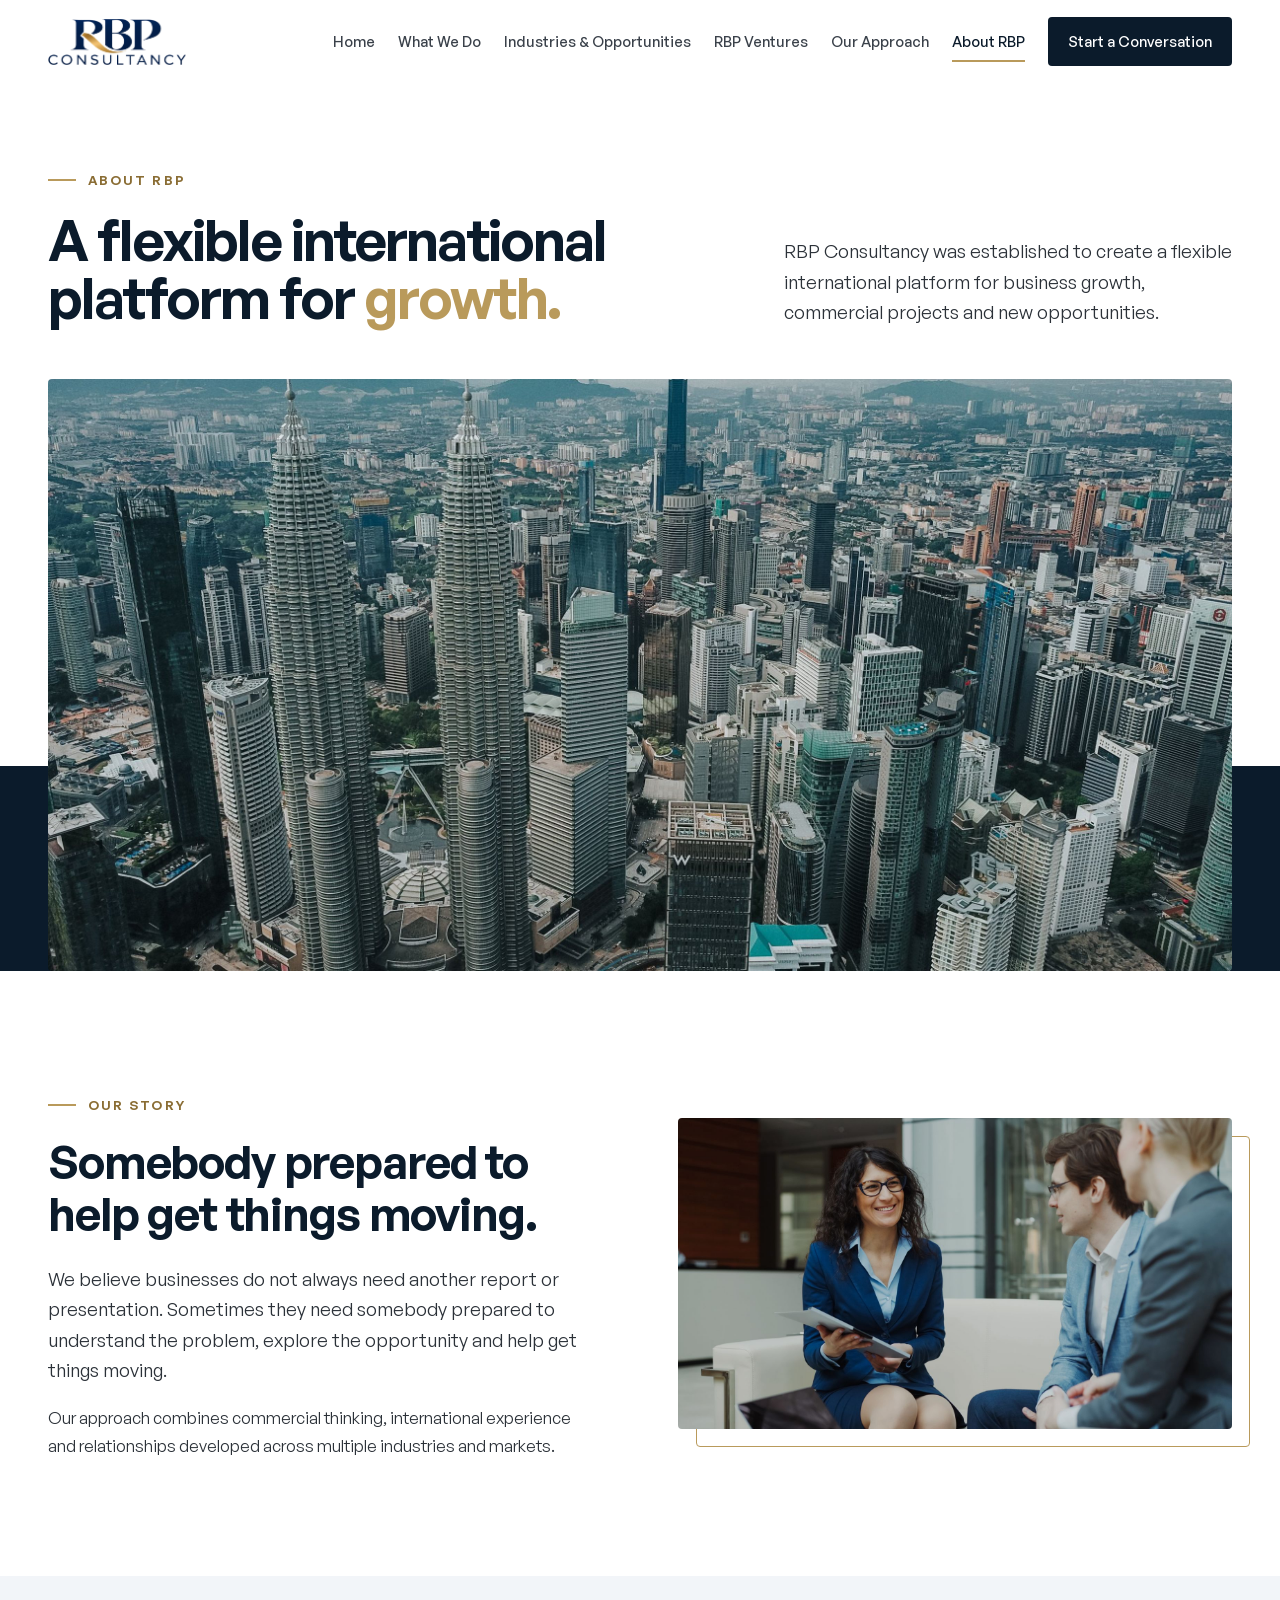
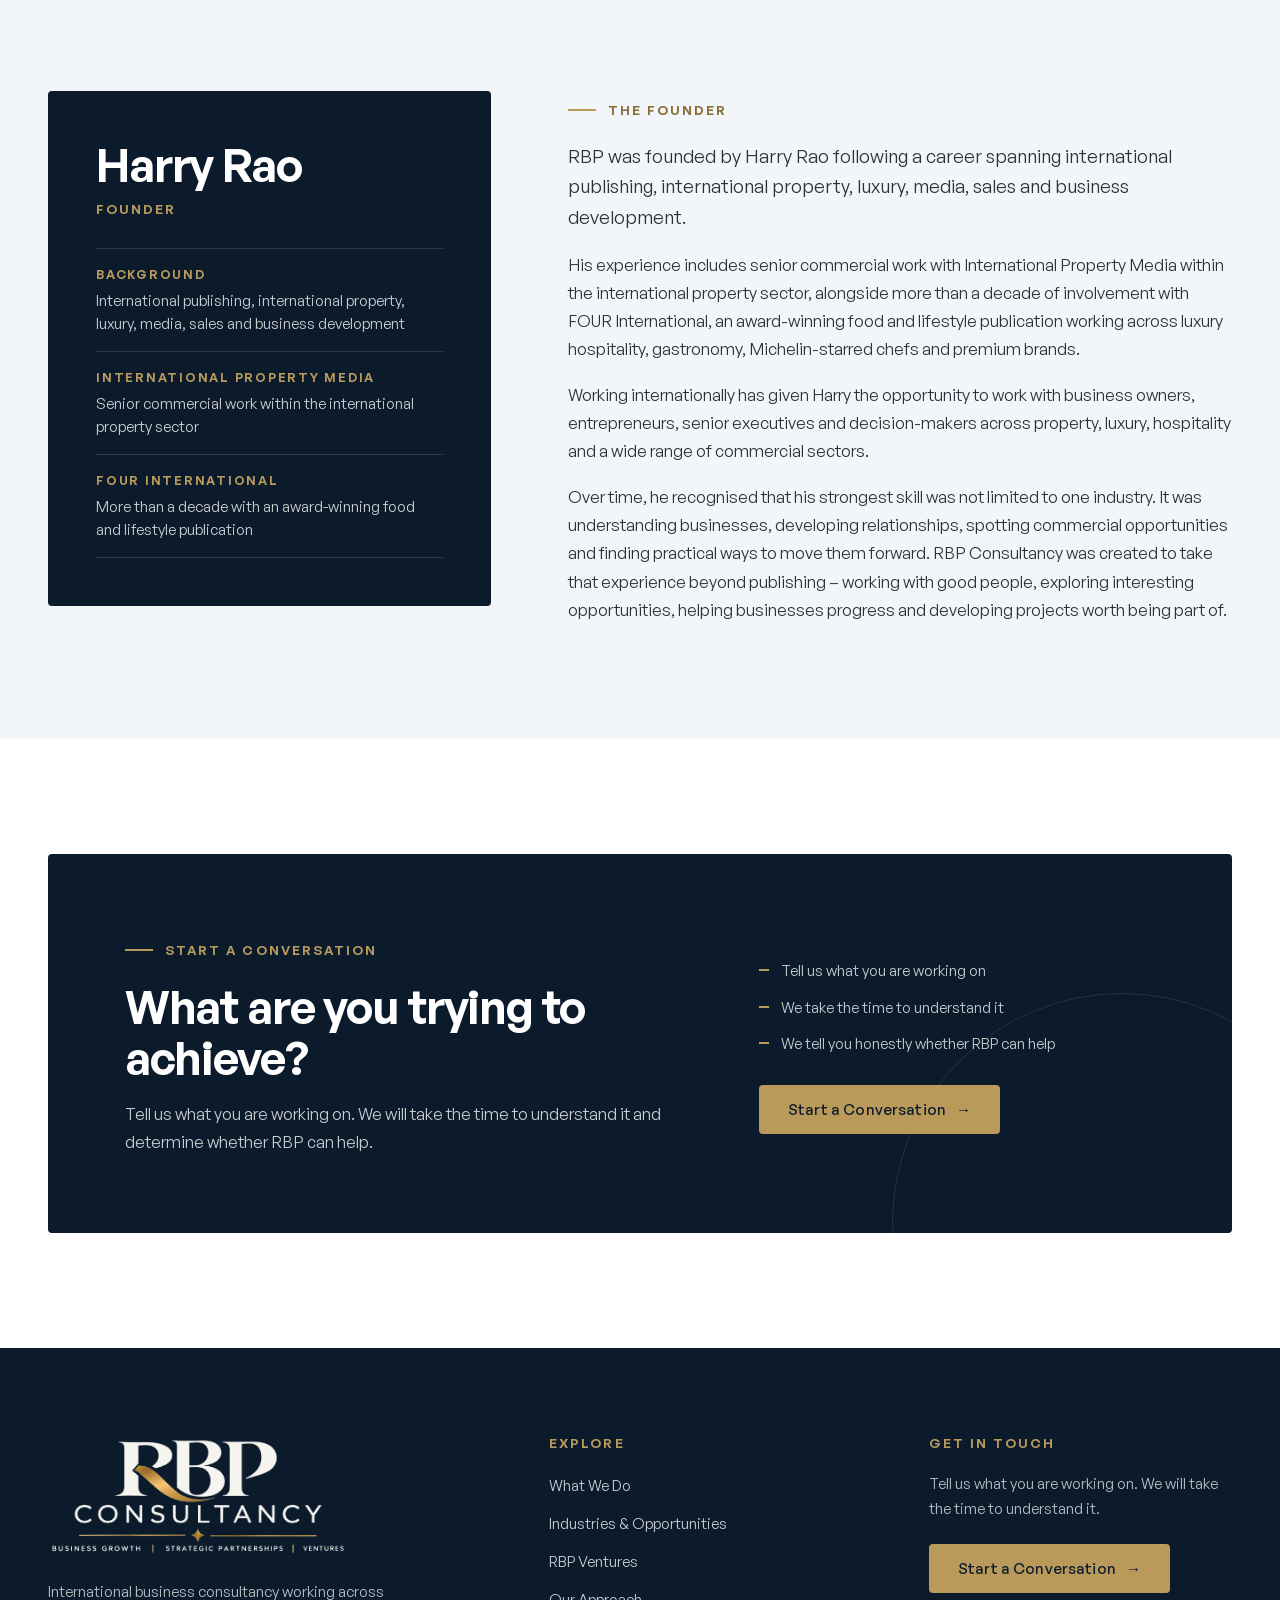
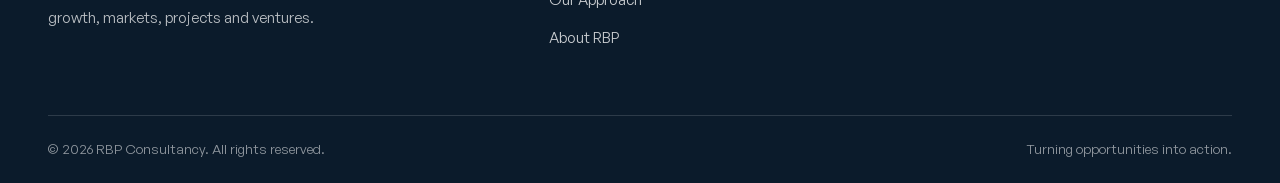
==== about.html @ 21ae72b8 "Add RBP Consultancy website Static seven-page site (Home, What We Do, Industries & Opportunities, RB" ====
<!DOCTYPE html>
<html lang="en">
<head>
  <meta charset="utf-8">
  <meta name="viewport" content="width=device-width, initial-scale=1">

  <!-- Basic SEO: page title and meta description -->
  <title>About RBP | Founded by Harry Rao | RBP Consultancy</title>
  <meta name="description" content="RBP Consultancy is an international platform for business growth, commercial projects and new opportunities, founded by Harry Rao.">

  <link rel="icon" type="image/png" href="images/favicon.png">
  <link rel="preload" href="fonts/GeneralSans-600.woff2" as="font" type="font/woff2" crossorigin>
  <link rel="stylesheet" href="css/style.css">

  <!-- Reveal animations only apply when JavaScript is available -->
  <script>document.documentElement.classList.add("js");</script>
</head>
<body>
  <a class="skip-link" href="#main">Skip to main content</a>

  <!-- Site header and primary navigation -->
  <header class="site-header" id="siteHeader">
    <div class="container header__inner">
      <a class="brand" href="index.html" aria-label="RBP Consultancy - home">
        <img src="images/logo-color-header.png" alt="RBP Consultancy logo" width="1118" height="374">
      </a>
      <button class="nav-toggle" type="button" aria-expanded="false" aria-controls="primaryNav">
        <span class="sr-only">Open menu</span><span class="nav-toggle__bars" aria-hidden="true"></span>
      </button>
      <nav class="nav" id="primaryNav" aria-label="Primary">
        <ul>
          <li><a href="index.html">Home</a></li>
          <li><a href="what-we-do.html">What We Do</a></li>
          <li><a href="industries.html">Industries &amp; Opportunities</a></li>
          <li><a href="ventures.html">RBP Ventures</a></li>
          <li><a href="our-approach.html">Our Approach</a></li>
          <li><a href="about.html" aria-current="page">About RBP</a></li>
          <li><a href="contact.html" class="nav__cta">Start a Conversation</a></li>
        </ul>
      </nav>
    </div>
  </header>

  <main id="main">
    <!-- Page hero -->
    <section class="page-hero">
      <div class="container">
        <div class="page-hero__top">
          <div class="reveal">
            <span class="eyebrow">About RBP</span>
            <h1><span class="line">A flexible international</span> <span class="line">platform for <span class="accent">growth.</span></span></h1>
          </div>
          <p class="lead reveal" data-delay="1">RBP Consultancy was established to create a flexible international platform for business growth, commercial projects and new opportunities.</p>
        </div>
        <div class="page-hero__banner reveal">
          <img src="images/banner-about.jpg" alt="Aerial view of an international financial district with glass towers" width="2400" height="1200" fetchpriority="high" decoding="async">
        </div>
      </div>
    </section>

    <!-- About introduction -->
    <section class="section">
      <div class="container split">
        <div class="reveal">
          <span class="eyebrow">Our story</span>
          <h2>Somebody prepared to help get things moving.</h2>
          <div class="prose" style="margin-top:24px">
            <p class="lead">We believe businesses do not always need another report or presentation. Sometimes they need somebody prepared to understand the problem, explore the opportunity and help get things moving.</p>
            <p>Our approach combines commercial thinking, international experience and relationships developed across multiple industries and markets.</p>
          </div>
        </div>
        <div class="media media--frame reveal" data-delay="1">
          <img src="images/about-meeting-lounge.jpg" alt="Business owners in conversation in a modern office lounge" width="1600" height="900" loading="lazy" decoding="async">
        </div>
      </div>
    </section>

    <!-- Founder -->
    <section class="section section--soft">
      <div class="container split split--top" style="grid-template-columns:0.8fr 1.2fr">
        <div class="founder-card reveal">
          <h2>Harry Rao</h2>
          <span class="founder-card__role">Founder</span>
          <ul>
            <li><strong>Background</strong>International publishing, international property, luxury, media, sales and business development</li>
            <li><strong>International Property Media</strong>Senior commercial work within the international property sector</li>
            <li><strong>FOUR International</strong>More than a decade with an award-winning food and lifestyle publication</li>
          </ul>
        </div>
        <div class="prose reveal" data-delay="1">
          <span class="eyebrow">The founder</span>
          <p class="lead">RBP was founded by Harry Rao following a career spanning international publishing, international property, luxury, media, sales and business development.</p>
          <p>His experience includes senior commercial work with International Property Media within the international property sector, alongside more than a decade of involvement with FOUR International, an award-winning food and lifestyle publication working across luxury hospitality, gastronomy, Michelin-starred chefs and premium brands.</p>
          <p>Working internationally has given Harry the opportunity to work with business owners, entrepreneurs, senior executives and decision-makers across property, luxury, hospitality and a wide range of commercial sectors.</p>
          <p>Over time, he recognised that his strongest skill was not limited to one industry. It was understanding businesses, developing relationships, spotting commercial opportunities and finding practical ways to move them forward. RBP Consultancy was created to take that experience beyond publishing &ndash; working with good people, exploring interesting opportunities, helping businesses progress and developing projects worth being part of.</p>
        </div>
      </div>
    </section>

    <!-- Call to action -->
    <section class="section">
      <div class="container">
        <div class="cta-band reveal">
          <div>
            <span class="eyebrow">Start a Conversation</span>
            <h2>What are you trying to achieve?</h2>
            <p>Tell us what you are working on. We will take the time to understand it and determine whether RBP can help.</p>
          </div>
          <div class="cta-band__actions">
            <ul class="cta-band__steps">
              <li>Tell us what you are working on</li>
              <li>We take the time to understand it</li>
              <li>We tell you honestly whether RBP can help</li>
            </ul>
            <a class="btn btn--gold" href="contact.html">Start a Conversation <span class="btn__arrow" aria-hidden="true">&rarr;</span></a>
          </div>
        </div>
      </div>
    </section>

  </main>

  <!-- Site footer -->
  <footer class="site-footer">
    <div class="container">
      <div class="footer__grid">
        <div>
          <a class="footer__logo" href="index.html" aria-label="RBP Consultancy - home">
            <img src="images/logo-light.png" alt="RBP Consultancy - Business Growth, Strategic Partnerships, Ventures" width="1352" height="545" loading="lazy">
          </a>
          <p class="footer__about">International business consultancy working across growth, markets, projects and ventures.</p>
        </div>
        <div>
          <h2 class="footer__title">Explore</h2>
          <ul class="footer__links">
            <li><a href="what-we-do.html">What We Do</a></li>
            <li><a href="industries.html">Industries &amp; Opportunities</a></li>
            <li><a href="ventures.html">RBP Ventures</a></li>
            <li><a href="our-approach.html">Our Approach</a></li>
            <li><a href="about.html">About RBP</a></li>
          </ul>
        </div>
        <div>
          <h2 class="footer__title">Get in touch</h2>
          <p class="footer__about" style="margin-top:0">Tell us what you are working on. We will take the time to understand it.</p>
          <a class="btn btn--gold" href="contact.html" style="margin-top:22px">Start a Conversation <span class="btn__arrow" aria-hidden="true">&rarr;</span></a>
        </div>
      </div>
      <div class="footer__bar">
        <span>&copy; <span id="year">2026</span> RBP Consultancy. All rights reserved.</span>
        <span>Turning opportunities into action.</span>
      </div>
    </div>
  </footer>

  <script src="js/main.js"></script>
</body>
</html>
---- css/style.css ----
/* ==========================================================================
   RBP Consultancy — main stylesheet (light theme)
   Brand colours:
     Deep navy  #0B1B2B  -> headings, primary buttons, footer
     Muted gold #B99A5B  -> used sparingly: lines, accents, highlights
     Charcoal   #171717  -> body copy
     White      #FFFFFF  -> main background
   Font: General Sans (self-hosted in /fonts)
   ========================================================================== */

/* ---------- Font ---------- */
@font-face { font-family: "General Sans"; src: url("../fonts/GeneralSans-400.woff2") format("woff2"); font-weight: 400; font-style: normal; font-display: swap; }
@font-face { font-family: "General Sans"; src: url("../fonts/GeneralSans-500.woff2") format("woff2"); font-weight: 500; font-style: normal; font-display: swap; }
@font-face { font-family: "General Sans"; src: url("../fonts/GeneralSans-600.woff2") format("woff2"); font-weight: 600; font-style: normal; font-display: swap; }
@font-face { font-family: "General Sans"; src: url("../fonts/GeneralSans-700.woff2") format("woff2"); font-weight: 700; font-style: normal; font-display: swap; }

/* ---------- Design tokens ---------- */
:root {
  --navy: #0B1B2B;
  --navy-2: #13283D;
  --gold: #B99A5B;
  --gold-text: #8A6D34;        /* darker gold for small text on white (readable contrast) */
  --gold-soft: rgba(185, 154, 91, 0.12);
  --charcoal: #171717;
  --white: #FFFFFF;
  --soft: #F2F5F9;             /* light cool tint (from the navy) for alternating sections */
  --muted: #5B6470;
  --line: #E4E6EA;
  --line-dark: rgba(255, 255, 255, 0.14);

  --font: "General Sans", "Helvetica Neue", Arial, sans-serif;
  --container: 1240px;
  --gutter: clamp(20px, 5vw, 48px);
  --header-h: 84px;
  --radius: 4px;
  --shadow: 0 24px 60px -30px rgba(11, 27, 43, 0.28);
  --ease: cubic-bezier(0.22, 0.61, 0.36, 1);
}

/* ---------- Reset / base ---------- */
*, *::before, *::after { box-sizing: border-box; }
html { scroll-behavior: smooth; -webkit-text-size-adjust: 100%; }
body {
  margin: 0; font-family: var(--font); font-size: 16.5px; line-height: 1.7; font-weight: 400;
  color: var(--charcoal); background: var(--white);
  -webkit-font-smoothing: antialiased; text-rendering: optimizeLegibility;
}
img { display: block; max-width: 100%; height: auto; }
a { color: inherit; text-decoration: none; }
ul, ol { margin: 0; padding: 0; list-style: none; }
h1, h2, h3, h4, p { margin: 0; }
:focus-visible { outline: 2px solid var(--gold); outline-offset: 3px; }

.sr-only { position: absolute; width: 1px; height: 1px; padding: 0; margin: -1px; overflow: hidden; clip: rect(0, 0, 0, 0); white-space: nowrap; border: 0; }
.skip-link { position: absolute; left: 16px; top: -60px; z-index: 300; background: var(--navy); color: #fff; padding: 10px 18px; font-size: 14px; font-weight: 500; transition: top 0.2s var(--ease); }
.skip-link:focus { top: 16px; }

.container { width: 100%; max-width: calc(var(--container) + var(--gutter) * 2); margin-inline: auto; padding-inline: var(--gutter); }

/* ---------- Typography ---------- */
h1, h2, h3, h4 { font-weight: 600; color: var(--navy); letter-spacing: -0.025em; }
h1 { font-size: clamp(40px, 5.6vw, 76px); line-height: 1.04; letter-spacing: -0.035em; }
h2 { font-size: clamp(30px, 3.6vw, 48px); line-height: 1.12; }
h3 { font-size: clamp(20px, 1.7vw, 24px); line-height: 1.3; letter-spacing: -0.015em; }
.accent { color: var(--gold); }
.lead { font-size: clamp(17px, 1.45vw, 19.5px); line-height: 1.65; color: #2B3138; }
.muted { color: var(--muted); }

.eyebrow {
  display: inline-flex; align-items: center; gap: 12px; margin-bottom: 20px;
  font-size: 13px; font-weight: 600; letter-spacing: 0.16em; text-transform: uppercase; color: var(--gold-text);
}
.eyebrow::before { content: ""; width: 28px; height: 2px; background: var(--gold); }

.prose p + p { margin-top: 1.1em; }
.prose p { color: #2B3138; }

/* ---------- Sections ---------- */
.section { padding-block: clamp(72px, 9vw, 128px); }
.section--soft { background: var(--soft); }
.section--navy { background: var(--navy); color: #fff; }
.section--navy h2, .section--navy h3 { color: #fff; }
.section--navy p { color: rgba(255, 255, 255, 0.78); }
.section--navy .eyebrow { color: var(--gold); }
.section__head { max-width: 720px; margin-bottom: clamp(40px, 5vw, 64px); }
.section__head p { margin-top: 18px; }
.section__head--row { max-width: none; display: flex; justify-content: space-between; align-items: flex-end; gap: 32px; flex-wrap: wrap; }
.section__head--row > div { max-width: 680px; }

/* ---------- Buttons ---------- */
.btn {
  display: inline-flex; align-items: center; justify-content: center; gap: 10px;
  padding: 16px 28px; border: 1.5px solid transparent; border-radius: var(--radius);
  font-family: var(--font); font-size: 15px; font-weight: 500; letter-spacing: 0.01em; line-height: 1; white-space: nowrap;
  cursor: pointer; transition: background 0.25s var(--ease), color 0.25s var(--ease), border-color 0.25s var(--ease);
}
.btn--primary { background: var(--navy); color: #fff; }
.btn--primary:hover { background: var(--navy-2); }
.btn--gold { background: var(--gold); color: var(--navy); }
.btn--gold:hover { background: #C6A96E; }
.btn--ghost { background: transparent; color: var(--navy); border-color: rgba(11, 27, 43, 0.25); }
.btn--ghost:hover { border-color: var(--navy); }
.btn__arrow { transition: transform 0.25s var(--ease); }
.btn:hover .btn__arrow { transform: translateX(4px); }

.link-arrow { display: inline-flex; align-items: center; gap: 8px; font-size: 15px; font-weight: 500; color: var(--navy); border-bottom: 1.5px solid var(--gold); padding-bottom: 4px; }
.link-arrow:hover { color: var(--gold-text); }
.section--navy .link-arrow { color: #fff; }

/* ---------- Header ---------- */
.site-header {
  position: sticky; top: 0; z-index: 200; height: var(--header-h); background: rgba(255, 255, 255, 0.96);
  -webkit-backdrop-filter: blur(10px); backdrop-filter: blur(10px);
  border-bottom: 1px solid transparent; transition: border-color 0.3s var(--ease), box-shadow 0.3s var(--ease);
}
.site-header.is-scrolled { border-bottom-color: var(--line); box-shadow: 0 8px 24px -18px rgba(11, 27, 43, 0.25); }
.header__inner { height: 100%; display: flex; align-items: center; justify-content: space-between; gap: 28px; }
.brand { flex: none; position: relative; z-index: 260; }
.brand img { height: 46px; width: auto; }

.nav ul { display: flex; align-items: center; gap: clamp(14px, 1.8vw, 28px); }
.nav a { position: relative; display: block; padding: 8px 0; font-size: 14.5px; font-weight: 500; color: #3A414A; white-space: nowrap; transition: color 0.2s; }
.nav a::after { content: ""; position: absolute; left: 0; right: 0; bottom: 0; height: 2px; background: var(--gold); transform: scaleX(0); transform-origin: left; transition: transform 0.3s var(--ease); }
.nav a:hover, .nav a[aria-current="page"] { color: var(--navy); }
.nav a:hover::after, .nav a[aria-current="page"]::after { transform: scaleX(1); }
.nav .nav__cta { padding: 12px 20px; background: var(--navy); color: #fff; border-radius: var(--radius); }
.nav .nav__cta::after { display: none; }
.nav .nav__cta:hover, .nav .nav__cta[aria-current="page"] { background: var(--gold); color: var(--navy); }

.nav-toggle { display: none; position: relative; z-index: 260; width: 46px; height: 46px; background: none; border: 1px solid var(--line); border-radius: var(--radius); cursor: pointer; padding: 0; }
.nav-toggle__bars, .nav-toggle__bars::before, .nav-toggle__bars::after { content: ""; position: absolute; left: 12px; right: 12px; height: 2px; background: var(--navy); transition: transform 0.3s var(--ease), background 0.2s; }
.nav-toggle__bars { top: 22px; }
.nav-toggle__bars::before { left: 0; right: 0; top: -7px; }
.nav-toggle__bars::after { left: 0; right: 0; top: 7px; }
.nav-toggle[aria-expanded="true"] .nav-toggle__bars { background: transparent; }
.nav-toggle[aria-expanded="true"] .nav-toggle__bars::before { transform: translateY(7px) rotate(45deg); }
.nav-toggle[aria-expanded="true"] .nav-toggle__bars::after { transform: translateY(-7px) rotate(-45deg); }

@media (max-width: 1140px) {
  .nav-toggle { display: block; }
  .nav {
    position: fixed; inset: 0; z-index: 250; background: #fff; display: flex; align-items: flex-start;
    padding: calc(var(--header-h) + 24px) var(--gutter) 40px;
    opacity: 0; visibility: hidden; transform: translateY(-10px);
    transition: opacity 0.3s var(--ease), transform 0.3s var(--ease), visibility 0.3s;
  }
  .nav.is-open { opacity: 1; visibility: visible; transform: none; }
  .nav ul { flex-direction: column; align-items: stretch; gap: 0; width: 100%; }
  .nav li { border-bottom: 1px solid var(--line); }
  .nav a { font-size: 24px; font-weight: 500; letter-spacing: -0.02em; padding: 16px 0; color: var(--navy); }
  .nav a::after { display: none; }
  .nav a[aria-current="page"] { color: var(--gold-text); }
  .nav li:last-child { border: 0; margin-top: 24px; }
  .nav .nav__cta { text-align: center; font-size: 17px; padding: 18px; color: #fff; }
  .nav .nav__cta[aria-current="page"] { color: var(--navy); }
  body.nav-open { overflow: hidden; }
}

/* ---------- Home hero banner: deep navy with layered imagery ---------- */
.hero {
  position: relative; overflow: hidden; isolation: isolate; color: #fff;
  --hero-img-h: clamp(400px, calc(100svh - var(--header-h) - 150px), 600px); /* height of the tall photo */
  min-height: calc(100svh - var(--header-h)); display: flex; align-items: center;
  padding: clamp(40px, 5vh, 64px) 0;
  background:
    radial-gradient(900px 520px at 82% 18%, rgba(34, 66, 99, 0.85) 0%, rgba(34, 66, 99, 0) 70%),
    linear-gradient(160deg, #0E2236 0%, var(--navy) 55%, #081521 100%);
}
/* Vertical guide lines aligned to the content width */
.hero__lines {
  position: absolute; z-index: -1; top: 0; bottom: 0; left: 50%; transform: translateX(-50%);
  width: min(100% - var(--gutter) * 2, var(--container)); display: flex; justify-content: space-between; pointer-events: none;
}
.hero__lines span { width: 1px; height: 100%; background: rgba(255, 255, 255, 0.05); }
.hero__lines span:nth-child(3) { background: linear-gradient(180deg, rgba(185, 154, 91, 0) 0%, rgba(185, 154, 91, 0.35) 50%, rgba(185, 154, 91, 0) 100%); }
/* Soft gold arc echoing the swoosh in the logo */
.hero__arc {
  position: absolute; z-index: -1; right: -12vw; top: -22vw; width: 62vw; height: 62vw; border-radius: 50%;
  border: 1px solid rgba(185, 154, 91, 0.22); pointer-events: none;
}
.hero__arc::after { content: ""; position: absolute; inset: 7vw; border-radius: 50%; border: 1px solid rgba(185, 154, 91, 0.12); }

.hero__grid { width: 100%; display: grid; grid-template-columns: 1.05fr 0.95fr; gap: clamp(40px, 5vw, 72px); align-items: center; }
.hero__tagline {
  display: inline-flex; flex-wrap: wrap; align-items: center; gap: 10px 12px; margin-bottom: 28px; padding: 9px 18px;
  background: rgba(255, 255, 255, 0.06); border: 1px solid rgba(255, 255, 255, 0.16); border-radius: 100px;
  font-size: 12px; font-weight: 500; letter-spacing: 0.14em; text-transform: uppercase; color: #fff;
}
.hero__tagline i { width: 6px; height: 6px; background: var(--gold); transform: rotate(45deg); }
.hero h1 { color: #fff; font-size: clamp(36px, 4.2vw, 60px); }
.hero h1 .line { display: block; white-space: nowrap; }
.hero__text { margin-top: 24px; max-width: 540px; color: rgba(255, 255, 255, 0.78); }
.hero__actions { margin-top: 36px; display: flex; flex-wrap: wrap; gap: 14px; }
.hero__facts { margin-top: 48px; max-width: 560px; display: grid; grid-template-columns: repeat(3, 1fr); border-top: 1px solid rgba(255, 255, 255, 0.14); }
.hero__facts li { padding: 18px 14px 0 0; }
.hero__facts li + li { padding-left: 18px; border-left: 1px solid rgba(255, 255, 255, 0.1); }
.hero__facts strong { display: block; font-size: 15px; font-weight: 600; color: #fff; }
.hero__facts span { display: block; margin-top: 2px; font-size: 13.5px; line-height: 1.45; color: rgba(255, 255, 255, 0.62); }

/* Layered imagery: tall vertical photo + overlapping horizontal photo + founder card */
.hero__visual { position: relative; height: calc(var(--hero-img-h) + 44px); }
.hero__img-main { position: absolute; top: 18px; right: 18px; isolation: isolate; }
.hero__img-main img { height: var(--hero-img-h); width: auto; aspect-ratio: 2 / 3; border-radius: var(--radius); box-shadow: 0 40px 80px -40px rgba(0, 0, 0, 0.7); }
.hero__img-main::after { content: ""; position: absolute; z-index: -1; inset: -18px -18px 18px 18px; border: 1px solid rgba(185, 154, 91, 0.7); border-radius: var(--radius); }
.hero__img-inset { position: absolute; z-index: 1; left: 0; bottom: 0; width: calc(var(--hero-img-h) * 0.62); }
.hero__img-inset img { width: 100%; height: auto; aspect-ratio: 3 / 2; border-radius: var(--radius); border: 6px solid var(--navy); box-shadow: 0 30px 60px -30px rgba(0, 0, 0, 0.8); }
.hero__badge {
  position: absolute; z-index: 2; left: 0; top: 10%; max-width: 250px; padding: 18px 20px;
  background: #fff; border-radius: var(--radius); box-shadow: 0 24px 50px -24px rgba(0, 0, 0, 0.6); border-left: 3px solid var(--gold);
}
.hero__badge strong { display: block; font-size: 15px; font-weight: 600; color: var(--navy); line-height: 1.35; }
.hero__badge span { display: block; margin-top: 6px; font-size: 13.5px; line-height: 1.5; color: var(--muted); }

.btn--ghost-light { background: transparent; color: #fff; border-color: rgba(255, 255, 255, 0.35); }
.btn--ghost-light:hover { border-color: var(--gold); color: var(--gold); }

/* ---------- Services panel overlapping the banner ---------- */
.hero-services { position: relative; z-index: 2; padding-top: clamp(40px, 5vw, 64px); }
.hero-services__card {
  background: #fff; border-radius: var(--radius); box-shadow: 0 30px 70px -40px rgba(11, 27, 43, 0.45);
  border-top: 3px solid var(--gold); padding: clamp(24px, 3vw, 36px);
}
.hero-services__head { display: flex; justify-content: space-between; align-items: center; gap: 16px; flex-wrap: wrap; margin-bottom: 22px; }
.hero-services__head h2 { font-size: clamp(20px, 1.8vw, 24px); }
.hero-services__grid {
  display: grid; grid-template-columns: repeat(4, 1fr); gap: 1px;
  background: var(--line); border: 1px solid var(--line); border-radius: var(--radius); overflow: hidden;
}
.hero-services__item {
  height: 100%; display: flex; flex-direction: column; gap: 10px; padding: 22px 22px 24px; background: #fff;
  position: relative; transition: background 0.25s var(--ease);
}
.hero-services__item::after { content: ""; position: absolute; left: 0; top: 0; height: 2px; width: 0; background: var(--gold); transition: width 0.35s var(--ease); }
.hero-services__item:hover { background: var(--soft); }
.hero-services__item:hover::after { width: 100%; }
.hero-services__num { font-size: 13px; font-weight: 600; letter-spacing: 0.1em; color: var(--gold-text); }
.hero-services__name { font-size: 16.5px; font-weight: 400; line-height: 1.35; letter-spacing: -0.01em; color: var(--navy); }
.hero-services__item--cta { background: var(--navy); }
.hero-services__item--cta:hover { background: var(--navy-2); }
.hero-services__item--cta .hero-services__num { color: var(--gold); font-size: 18px; }
.hero-services__item--cta .hero-services__name { color: #fff; }

/* ---------- Inner page hero: two-line title first, wide 2:1 image below ---------- */
.page-hero { position: relative; padding-top: clamp(48px, 6vw, 88px); background: #fff; }
.page-hero::before { /* navy band behind the lower half of the banner image */
  content: ""; position: absolute; z-index: 0; left: 0; right: 0; bottom: 0; height: clamp(120px, 16vw, 240px); background: var(--navy);
}
.page-hero > .container { position: relative; z-index: 1; }
.page-hero__top { display: grid; grid-template-columns: 1.2fr 0.8fr; gap: clamp(28px, 5vw, 80px); align-items: end; padding-bottom: clamp(32px, 4vw, 52px); }
.page-hero h1 { font-size: clamp(34px, 4.4vw, 62px); }
.page-hero h1 .line { display: block; }
@media (min-width: 961px) { .page-hero h1 .line { white-space: nowrap; } }
.page-hero .lead { max-width: 460px; }
.page-hero__banner img { width: 100%; height: auto; border-radius: var(--radius); } /* 2:1 image shown whole */
.contact-hero::before { display: none; }
.contact-hero .contact-grid { grid-template-columns: 1fr 1fr; }
.contact-hero h1 { font-size: clamp(32px, 3.9vw, 54px); }

/* ---------- Generic split + media ---------- */
.split { display: grid; grid-template-columns: 1fr 1fr; gap: clamp(40px, 6vw, 96px); align-items: center; }
.split--top { align-items: start; }
.split--reverse > :first-child { order: 2; }
.media img { width: 100%; height: auto; border-radius: var(--radius); } /* natural proportions, no cropping */
.media--tall img { aspect-ratio: 4 / 5; object-fit: cover; }
.media--frame { position: relative; isolation: isolate; }
.media--frame::after { content: ""; position: absolute; z-index: -1; inset: 18px -18px -18px 18px; border: 1.5px solid var(--gold); border-radius: var(--radius); }

/* ---------- RBP at a glance (who, what, where, how) ---------- */
.glance__grid { display: grid; grid-template-columns: 0.85fr 1.15fr; gap: clamp(40px, 6vw, 88px); align-items: start; }
.glance__intro { position: sticky; top: 120px; }
.glance__intro .lead { margin-top: 22px; }
.glance__statement { margin-top: 30px; padding-top: 24px; border-top: 1px solid var(--line); font-size: 20px; font-weight: 600; letter-spacing: -0.015em; color: var(--navy); }
.glance__cards { display: grid; grid-template-columns: 1fr 1fr; gap: 20px; }
.glance-card {
  position: relative; overflow: hidden; padding: 30px 28px 32px; background: var(--soft); border: 1px solid var(--line); border-radius: var(--radius);
  transition: background 0.3s var(--ease), box-shadow 0.3s var(--ease), transform 0.3s var(--ease), border-color 0.3s var(--ease);
}
.glance-card::after { content: ""; position: absolute; left: 0; top: 0; height: 3px; width: 0; background: var(--gold); transition: width 0.4s var(--ease); }
.glance-card:hover { background: #fff; box-shadow: var(--shadow); transform: translateY(-4px); border-color: transparent; }
.glance-card:hover::after { width: 100%; }
.glance-card__icon { width: 54px; height: 54px; display: grid; place-items: center; margin-bottom: 26px; background: #fff; border: 1px solid var(--line); border-radius: 50%; color: var(--gold-text); }
.glance-card__icon svg { width: 24px; height: 24px; fill: none; stroke: currentColor; stroke-width: 1.6; stroke-linecap: round; stroke-linejoin: round; }
.glance-card__q { display: block; margin-bottom: 10px; font-size: 12.5px; font-weight: 600; letter-spacing: 0.14em; text-transform: uppercase; color: var(--gold-text); }
.glance-card h3 { font-size: 20px; }
.glance-card p { margin-top: 10px; font-size: 15px; line-height: 1.6; color: var(--muted); }
.glance-card--navy { background: var(--navy); border-color: var(--navy); }
.glance-card--navy:hover { background: var(--navy-2); }
.glance-card--navy h3 { color: #fff; }
.glance-card--navy p { color: rgba(255, 255, 255, 0.75); }
.glance-card--navy .glance-card__q { color: var(--gold); }
.glance-card--navy .glance-card__icon { background: rgba(255, 255, 255, 0.06); border-color: var(--line-dark); color: var(--gold); }
.glance-card--navy .btn { margin-top: 22px; }

/* ---------- Service cards (home) ---------- */
.cards { display: grid; grid-template-columns: repeat(4, 1fr); gap: 22px; }
.card {
  display: flex; flex-direction: column; background: #fff; border: 1px solid var(--line); border-radius: var(--radius);
  overflow: hidden; transition: box-shadow 0.35s var(--ease), transform 0.35s var(--ease), border-color 0.35s var(--ease);
}
.card:hover { box-shadow: var(--shadow); transform: translateY(-4px); border-color: transparent; }
.card__img { overflow: hidden; }
.card__img img { width: 100%; aspect-ratio: 3 / 2; object-fit: cover; transition: transform 0.9s var(--ease); }
.card:hover .card__img img { transform: scale(1.05); }
.card__body { padding: 24px 24px 26px; display: flex; flex-direction: column; flex: 1; }
.card__num { font-size: 13px; font-weight: 600; letter-spacing: 0.1em; color: var(--gold-text); margin-bottom: 10px; }
.card h3 { font-size: 19.5px; }
.card p { margin-top: 10px; font-size: 15px; line-height: 1.6; color: var(--muted); flex: 1; }
.card__more { margin-top: 18px; font-size: 14.5px; font-weight: 500; color: var(--navy); display: inline-flex; gap: 8px; align-items: center; }
.card:hover .card__more { color: var(--gold-text); }
.card--cta { background: var(--navy); border-color: var(--navy); justify-content: center; padding: 32px; }
.card--cta h3 { color: #fff; font-size: 24px; }
.card--cta p { color: rgba(255, 255, 255, 0.75); flex: 0; }
.card--cta .btn { margin-top: 24px; align-self: stretch; }

/* ---------- Industry tiles ---------- */
.tiles { display: grid; grid-template-columns: repeat(3, 1fr); gap: 20px; }
.tile { position: relative; display: block; aspect-ratio: 3 / 2; overflow: hidden; border-radius: var(--radius); isolation: isolate; background: var(--navy); }
.tile img { position: absolute; inset: 0; z-index: -2; width: 100%; height: 100%; object-fit: cover; transition: transform 1s var(--ease); }
.tile::before { content: ""; position: absolute; inset: 0; z-index: -1; background: linear-gradient(0deg, rgba(11, 27, 43, 0.9) 0%, rgba(11, 27, 43, 0.08) 60%); }
.tile:hover img { transform: scale(1.05); }
.tile__body { position: absolute; left: 0; right: 0; bottom: 0; padding: 24px 26px; }
.tile__title { display: block; font-size: 20px; font-weight: 600; letter-spacing: -0.01em; color: #fff; line-height: 1.3; }
.tile__meta { display: block; margin-top: 6px; font-size: 14px; line-height: 1.5; color: rgba(255, 255, 255, 0.78); }
.tile__line { display: block; width: 32px; height: 2px; background: var(--gold); margin-top: 14px; transition: width 0.35s var(--ease); }
.tile:hover .tile__line { width: 64px; }

/* ---------- Statement ---------- */
.statement { text-align: center; }
.statement__line { font-size: clamp(34px, 5.4vw, 72px); font-weight: 600; letter-spacing: -0.035em; line-height: 1.08; color: #fff; }
.statement__line span { color: var(--gold); }
.statement__rule { width: 2px; height: 48px; background: var(--gold); margin: 0 auto 30px; }
.section--navy .statement__line { color: #fff; }

/* ---------- Credibility ---------- */
.cred { display: grid; grid-template-columns: 0.95fr 1.05fr; gap: clamp(40px, 6vw, 96px); align-items: center; }
.cred__list { margin-top: 32px; }
.cred__list li { display: grid; grid-template-columns: 44px 1fr; gap: 16px; padding: 20px 0; border-bottom: 1px solid var(--line); }
.cred__list li:first-child { border-top: 1px solid var(--line); }
.cred__icon { width: 44px; height: 44px; display: grid; place-items: center; background: var(--gold-soft); color: var(--gold-text); border-radius: 50%; font-weight: 600; font-size: 14px; }
.cred__list strong { display: block; color: var(--navy); font-weight: 600; font-size: 17px; }
.cred__list span { display: block; margin-top: 4px; font-size: 15.5px; color: var(--muted); line-height: 1.55; }

.founder-card { background: var(--navy); color: #fff; padding: clamp(32px, 4vw, 48px); border-radius: var(--radius); position: sticky; top: 110px; }
.founder-card h2 { color: #fff; }
.founder-card__role { display: block; margin-top: 8px; font-size: 13px; font-weight: 600; letter-spacing: 0.16em; text-transform: uppercase; color: var(--gold); }
.founder-card ul { margin-top: 28px; border-top: 1px solid var(--line-dark); }
.founder-card li { padding: 16px 0; border-bottom: 1px solid var(--line-dark); font-size: 15px; line-height: 1.55; color: rgba(255, 255, 255, 0.8); }
.founder-card li strong { display: block; font-size: 12.5px; font-weight: 600; letter-spacing: 0.14em; text-transform: uppercase; color: var(--gold); margin-bottom: 4px; }

/* ---------- Detailed services (What We Do page) ---------- */
.service { display: grid; grid-template-columns: 1fr 1fr; gap: clamp(36px, 6vw, 88px); align-items: center; padding-block: clamp(48px, 6vw, 80px); scroll-margin-top: 90px; }
.service + .service { border-top: 1px solid var(--line); }
.service:nth-child(even) .service__media { order: 2; }
.service__media img { width: 100%; aspect-ratio: 3 / 2; object-fit: cover; border-radius: var(--radius); }
.service__num { display: inline-block; font-size: 14px; font-weight: 600; letter-spacing: 0.1em; color: var(--gold-text); margin-bottom: 14px; }
.service h2 { font-size: clamp(26px, 2.8vw, 38px); }
.service p { margin-top: 18px; color: #2B3138; }
.checklist { margin-top: 26px; display: grid; grid-template-columns: 1fr 1fr; gap: 12px 24px; }
.checklist li { position: relative; padding-left: 26px; font-size: 15.5px; line-height: 1.5; color: var(--charcoal); }
.checklist li::before { content: ""; position: absolute; left: 1px; top: 5px; width: 12px; height: 7px; border-left: 2px solid var(--gold); border-bottom: 2px solid var(--gold); transform: rotate(-45deg); }

/* ---------- Tags ---------- */
.tags { display: flex; flex-wrap: wrap; gap: 10px; margin-top: 26px; }
.tags li { padding: 8px 14px; background: var(--soft); border: 1px solid var(--line); border-radius: 100px; font-size: 14px; font-weight: 500; color: var(--navy); line-height: 1.3; }
.section--soft .tags li { background: #fff; }

/* ---------- Industries page sectors ---------- */
.sector { padding-block: clamp(48px, 6vw, 88px); }
.sector + .sector { border-top: 1px solid var(--line); }
.sector__index { display: block; font-size: 14px; font-weight: 600; letter-spacing: 0.1em; color: var(--gold-text); margin-bottom: 14px; }
/* Mosaics: every image shown at 3:2 (the photos' own shape) */
.mosaic { display: grid; grid-template-columns: 1fr 1fr; gap: 12px; }
.mosaic img { width: 100%; aspect-ratio: 3 / 2; object-fit: cover; border-radius: var(--radius); }
.mosaic img:first-child { grid-column: 1 / -1; }
/* Two images: a large image with a smaller one overlapping its corner */
.mosaic--duo { display: block; position: relative; padding-bottom: 14%; }
.mosaic--duo img:first-child { width: 86%; }
.mosaic--duo img:last-child { position: absolute; right: 0; bottom: 0; width: 46%; border: 6px solid #fff; box-shadow: var(--shadow); }

/* ---------- Quote ---------- */
.quote { font-size: clamp(26px, 3.2vw, 42px); font-weight: 500; line-height: 1.25; letter-spacing: -0.025em; color: #fff; max-width: 24em; }
.section--navy .quote { color: #fff; }
.quote::before { content: ""; display: block; width: 48px; height: 2px; background: var(--gold); margin-bottom: 28px; }

/* ---------- Steps ---------- */
.steps { display: grid; grid-template-columns: repeat(4, 1fr); gap: 20px; }
.steps--3 { grid-template-columns: repeat(3, 1fr); }
.step { padding: 30px 26px; background: #fff; border: 1px solid var(--line); border-radius: var(--radius); }
.section--navy .step { background: var(--navy-2); border-color: var(--line-dark); }
.step__num { display: block; font-size: 14px; font-weight: 600; letter-spacing: 0.1em; color: var(--gold-text); margin-bottom: 36px; }
.section--navy .step__num { color: var(--gold); }
.step__title { display: block; font-size: 20px; font-weight: 600; line-height: 1.3; letter-spacing: -0.01em; color: var(--navy); }
.section--navy .step__title { color: #fff; }
.step p { margin-top: 8px; font-size: 15px; line-height: 1.55; color: var(--muted); }

/* ---------- Principles (Our Approach) ---------- */
.principles { display: grid; grid-template-columns: repeat(3, 1fr); gap: 24px; }
.principle { padding: 34px 30px; background: #fff; border: 1px solid var(--line); border-top: 3px solid var(--gold); border-radius: var(--radius); }
.principle p { margin-top: 12px; color: var(--muted); }

/* ---------- Contact ---------- */
.contact-grid { display: grid; grid-template-columns: 0.9fr 1.1fr; gap: clamp(40px, 6vw, 96px); align-items: start; }
.form-card { background: #fff; padding: clamp(28px, 4vw, 48px); border: 1px solid var(--line); border-radius: var(--radius); box-shadow: var(--shadow); }
.form-row { display: grid; grid-template-columns: 1fr 1fr; gap: 20px; }
.field { margin-bottom: 20px; }
.field label { display: block; margin-bottom: 8px; font-size: 14px; font-weight: 500; color: var(--navy); }
.field input, .field textarea {
  width: 100%; padding: 14px 16px; font: inherit; font-size: 16px; color: var(--charcoal);
  background: var(--soft); border: 1px solid var(--line); border-radius: var(--radius); transition: border-color 0.2s, background 0.2s, box-shadow 0.2s;
}
.field textarea { min-height: 160px; resize: vertical; }
.field input:focus, .field textarea:focus { outline: none; background: #fff; border-color: var(--gold); box-shadow: 0 0 0 3px rgba(185, 154, 91, 0.2); }
.form-status { margin-top: 16px; font-size: 15px; color: var(--navy); min-height: 1.5em; }

/* ---------- CTA band ---------- */
.cta-band { background: var(--navy); border-radius: var(--radius); padding: clamp(40px, 6vw, 80px); display: grid; grid-template-columns: 1.2fr 0.8fr; gap: 40px; align-items: center; position: relative; overflow: hidden; isolation: isolate; }
.cta-band::after { content: ""; position: absolute; z-index: -1; right: -120px; bottom: -220px; width: 460px; height: 460px; border-radius: 50%; border: 1px solid rgba(185, 154, 91, 0.18); pointer-events: none; }
.cta-band h2 { color: #fff; }
.cta-band p { margin-top: 16px; color: rgba(255, 255, 255, 0.78); max-width: 560px; }
.cta-band .eyebrow { color: var(--gold); }
.cta-band__actions { display: flex; flex-direction: column; align-items: flex-start; gap: 22px; }
.cta-band__steps li { font-size: 15px; color: rgba(255, 255, 255, 0.78); line-height: 1.5; padding: 7px 0 7px 22px; position: relative; }
.cta-band__steps li::before { content: ""; position: absolute; left: 0; top: 16px; width: 10px; height: 2px; background: var(--gold); }

/* ---------- Footer ---------- */
.site-footer { background: var(--navy); color: rgba(255, 255, 255, 0.72); padding-top: clamp(56px, 7vw, 88px); }
.footer__grid { display: grid; grid-template-columns: 1.4fr 1fr 1fr; gap: clamp(32px, 6vw, 80px); padding-bottom: clamp(40px, 6vw, 64px); }
.footer__logo img { width: min(300px, 100%); height: auto; }
.footer__about { margin-top: 22px; max-width: 360px; font-size: 15px; line-height: 1.7; }
.footer__title { font-size: 13px; font-weight: 600; letter-spacing: 0.16em; text-transform: uppercase; color: var(--gold); margin-bottom: 20px; }
.footer__links li + li { margin-top: 10px; }
.footer__links a { font-size: 15px; color: rgba(255, 255, 255, 0.78); transition: color 0.2s; }
.footer__links a:hover { color: var(--gold); }
.footer__bar { border-top: 1px solid var(--line-dark); padding-block: 22px; font-size: 13.5px; display: flex; flex-wrap: wrap; justify-content: space-between; gap: 8px 24px; color: rgba(255, 255, 255, 0.55); }

/* ---------- Scroll reveal (only when JS is available) ---------- */
.js .reveal { opacity: 0; transform: translateY(18px); transition: opacity 0.8s var(--ease), transform 0.8s var(--ease); }
.js .reveal.is-visible { opacity: 1; transform: none; }
.js .reveal[data-delay="1"] { transition-delay: 0.1s; }
.js .reveal[data-delay="2"] { transition-delay: 0.2s; }
@media (prefers-reduced-motion: reduce) {
  html { scroll-behavior: auto; }
  *, *::before, *::after { transition-duration: 0.01ms !important; animation-duration: 0.01ms !important; }
  .js .reveal { opacity: 1; transform: none; }
}

/* ---------- Responsive ---------- */
@media (max-width: 1140px) {
  .hero__grid { grid-template-columns: 1fr; gap: 56px; }
  .hero h1 { font-size: clamp(34px, 6.2vw, 60px); }
  .hero { min-height: 0; --hero-img-h: 520px; padding-block: 56px 64px; }
  .hero__visual { max-width: 600px; }
}
@media (max-width: 1100px) {
  .hero-services__grid { grid-template-columns: repeat(2, 1fr); }
  .cards { grid-template-columns: repeat(2, 1fr); }
  .tiles { grid-template-columns: repeat(2, 1fr); }
  .steps { grid-template-columns: 1fr 1fr; }
}
@media (max-width: 960px) {
  .contact-hero .contact-grid,
  .split, .cred, .contact-grid, .page-hero__top, .glance__grid, .service, .cta-band { grid-template-columns: 1fr; }
  .glance__intro { position: static; }
  .split--reverse > :first-child, .service:nth-child(even) .service__media { order: 0; }
  .founder-card { position: static; }
  .principles, .steps--3 { grid-template-columns: 1fr; }
  .footer__grid { grid-template-columns: 1fr 1fr; }
  .footer__grid > :first-child { grid-column: 1 / -1; }
}
@media (max-width: 640px) {
  :root { --header-h: 72px; }
  body { font-size: 16px; }
  .brand img { height: 40px; }
  .hero h1 { font-size: 7.4vw; }
  .hero__tagline { font-size: 10.5px; letter-spacing: 0.08em; padding: 8px 14px; gap: 8px; border-radius: 16px; }
  .hero__lines span:nth-child(n+2):nth-child(-n+3) { display: none; }
  .hero { --hero-img-h: min(420px, 100vw); }
  .hero__badge { top: 6%; max-width: 58%; padding: 14px 16px; }
  .hero__badge span { font-size: 12.5px; }
  .hero-services__grid { grid-template-columns: 1fr; }
  .hero-services__item { padding: 18px; }
  .hero__img-main::after, .media--frame::after { inset: 12px -10px -12px 10px; }
  .glance__cards { grid-template-columns: 1fr; }
  .hero__facts li { padding-right: 8px; }
  .hero__facts li + li { padding-left: 10px; }
  .hero__facts span { font-size: 12.5px; }
  .cards, .tiles, .steps { grid-template-columns: 1fr; }
  .checklist { grid-template-columns: 1fr; }
  .form-row { grid-template-columns: 1fr; gap: 0; }
  .footer__grid { grid-template-columns: 1fr; }
  .hero__actions .btn { flex: 1 1 100%; }
}
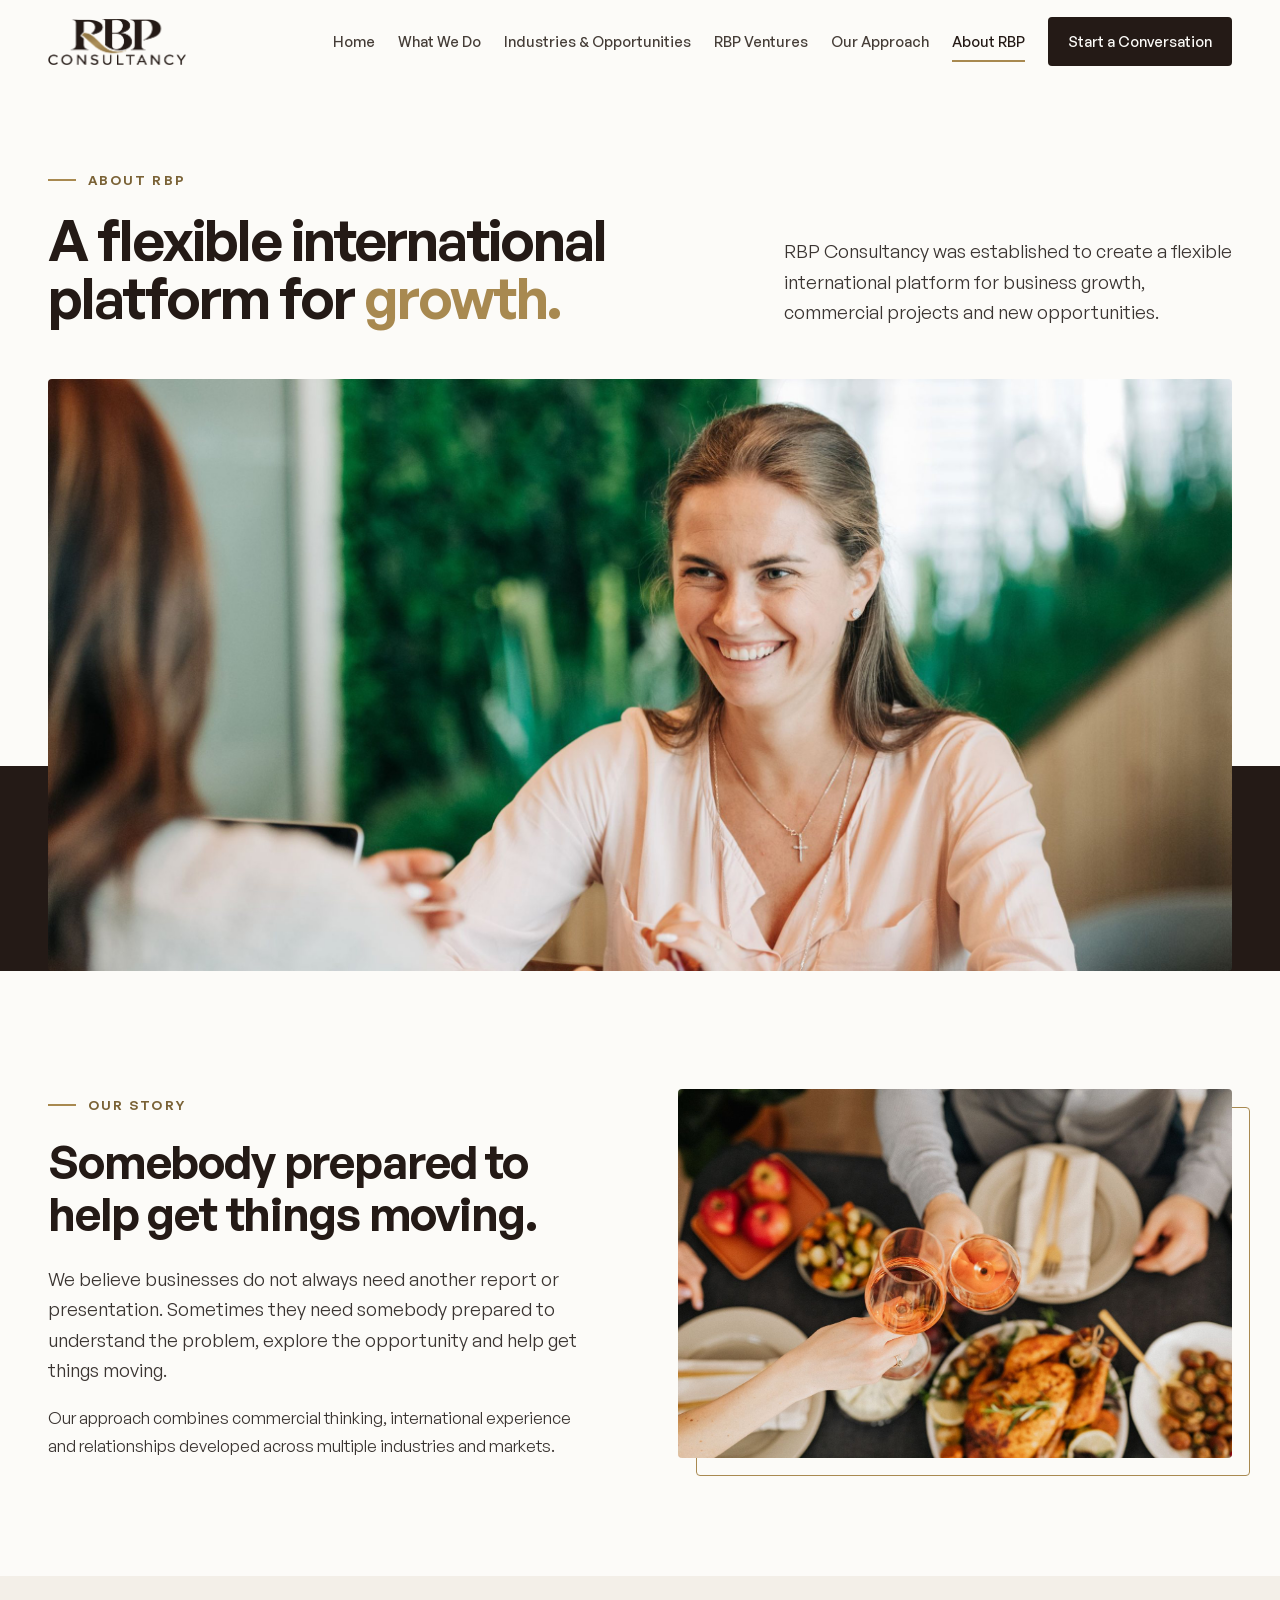
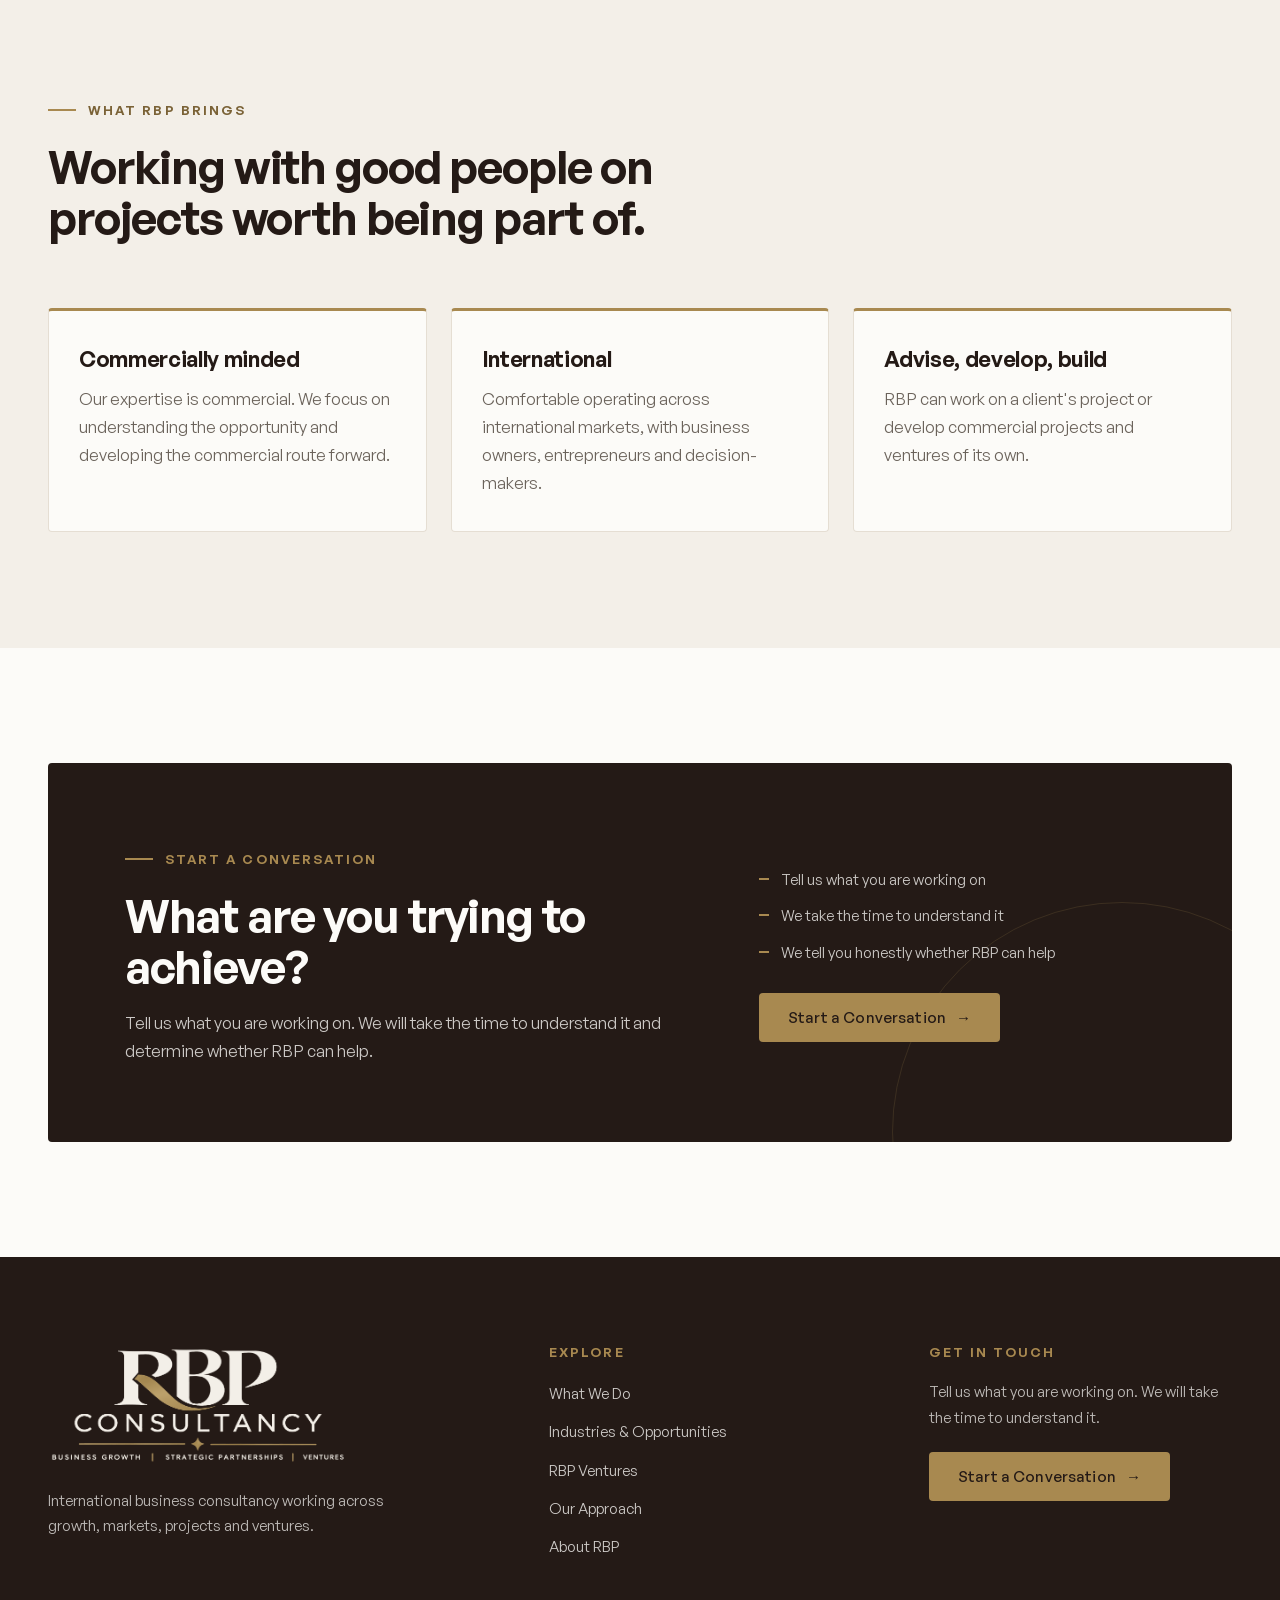
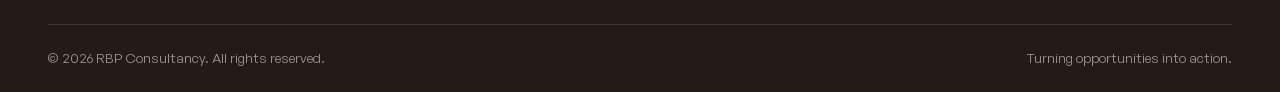
==== commit 2642e5e7: "Redesign to client palette, new imagery and single-image banner - New palette: dark espresso, ivory/" ====
--- a/about.html
+++ b/about.html
@@ -5,10 +5,10 @@
   <meta name="viewport" content="width=device-width, initial-scale=1">
 
   <!-- Basic SEO: page title and meta description -->
-  <title>About RBP | Founded by Harry Rao | RBP Consultancy</title>
-  <meta name="description" content="RBP Consultancy is an international platform for business growth, commercial projects and new opportunities, founded by Harry Rao.">
+  <title>About RBP | International Business Consultancy</title>
+  <meta name="description" content="RBP Consultancy was established as a flexible international platform for business growth, commercial projects and new opportunities.">
 
-  <link rel="icon" type="image/png" href="images/favicon.png">
+  <link rel="icon" type="image/png" href="images/favicon.png?v=2">
   <link rel="preload" href="fonts/GeneralSans-600.woff2" as="font" type="font/woff2" crossorigin>
   <link rel="stylesheet" href="css/style.css">
 
@@ -22,7 +22,7 @@
   <header class="site-header" id="siteHeader">
     <div class="container header__inner">
       <a class="brand" href="index.html" aria-label="RBP Consultancy - home">
-        <img src="images/logo-color-header.png" alt="RBP Consultancy logo" width="1118" height="374">
+        <img src="images/logo-color-header.png?v=2" alt="RBP Consultancy logo" width="1118" height="374">
       </a>
       <button class="nav-toggle" type="button" aria-expanded="false" aria-controls="primaryNav">
         <span class="sr-only">Open menu</span><span class="nav-toggle__bars" aria-hidden="true"></span>
@@ -52,9 +52,7 @@
           </div>
           <p class="lead reveal" data-delay="1">RBP Consultancy was established to create a flexible international platform for business growth, commercial projects and new opportunities.</p>
         </div>
-        <div class="page-hero__banner reveal">
-          <img src="images/banner-about.jpg" alt="Aerial view of an international financial district with glass towers" width="2400" height="1200" fetchpriority="high" decoding="async">
-        </div>
+        <div class="page-hero__banner reveal"><img src="images/banner-about.jpg" alt="Consultant in a friendly conversation with a client across a table" width="2400" height="1200" fetchpriority="high" decoding="async"></div>
       </div>
     </section>
 
@@ -70,29 +68,22 @@
           </div>
         </div>
         <div class="media media--frame reveal" data-delay="1">
-          <img src="images/about-meeting-lounge.jpg" alt="Business owners in conversation in a modern office lounge" width="1600" height="900" loading="lazy" decoding="async">
+          <img src="images/partnership-dinner.jpg" alt="Business partners raising a glass over dinner" width="1600" height="1067" loading="lazy" decoding="async">
         </div>
       </div>
     </section>
 
-    <!-- Founder -->
+    <!-- What RBP brings -->
     <section class="section section--soft">
-      <div class="container split split--top" style="grid-template-columns:0.8fr 1.2fr">
-        <div class="founder-card reveal">
-          <h2>Harry Rao</h2>
-          <span class="founder-card__role">Founder</span>
-          <ul>
-            <li><strong>Background</strong>International publishing, international property, luxury, media, sales and business development</li>
-            <li><strong>International Property Media</strong>Senior commercial work within the international property sector</li>
-            <li><strong>FOUR International</strong>More than a decade with an award-winning food and lifestyle publication</li>
-          </ul>
+      <div class="container">
+        <div class="section__head reveal">
+          <span class="eyebrow">What RBP brings</span>
+          <h2>Working with good people on projects worth being part of.</h2>
         </div>
-        <div class="prose reveal" data-delay="1">
-          <span class="eyebrow">The founder</span>
-          <p class="lead">RBP was founded by Harry Rao following a career spanning international publishing, international property, luxury, media, sales and business development.</p>
-          <p>His experience includes senior commercial work with International Property Media within the international property sector, alongside more than a decade of involvement with FOUR International, an award-winning food and lifestyle publication working across luxury hospitality, gastronomy, Michelin-starred chefs and premium brands.</p>
-          <p>Working internationally has given Harry the opportunity to work with business owners, entrepreneurs, senior executives and decision-makers across property, luxury, hospitality and a wide range of commercial sectors.</p>
-          <p>Over time, he recognised that his strongest skill was not limited to one industry. It was understanding businesses, developing relationships, spotting commercial opportunities and finding practical ways to move them forward. RBP Consultancy was created to take that experience beyond publishing &ndash; working with good people, exploring interesting opportunities, helping businesses progress and developing projects worth being part of.</p>
+        <div class="principles">
+          <div class="principle reveal"><h3>Commercially minded</h3><p>Our expertise is commercial. We focus on understanding the opportunity and developing the commercial route forward.</p></div>
+          <div class="principle reveal" data-delay="1"><h3>International</h3><p>Comfortable operating across international markets, with business owners, entrepreneurs and decision-makers.</p></div>
+          <div class="principle reveal" data-delay="2"><h3>Advise, develop, build</h3><p>RBP can work on a client's project or develop commercial projects and ventures of its own.</p></div>
         </div>
       </div>
     </section>
@@ -126,7 +117,7 @@
       <div class="footer__grid">
         <div>
           <a class="footer__logo" href="index.html" aria-label="RBP Consultancy - home">
-            <img src="images/logo-light.png" alt="RBP Consultancy - Business Growth, Strategic Partnerships, Ventures" width="1352" height="545" loading="lazy">
+            <img src="images/logo-light.png?v=2" alt="RBP Consultancy - Business Growth, Strategic Partnerships, Ventures" width="1353" height="546" loading="lazy">
           </a>
           <p class="footer__about">International business consultancy working across growth, markets, projects and ventures.</p>
         </div>
--- a/css/style.css
+++ b/css/style.css
@@ -1,10 +1,11 @@
 /* ==========================================================================
-   RBP Consultancy — main stylesheet (light theme)
-   Brand colours:
-     Deep navy  #0B1B2B  -> headings, primary buttons, footer
-     Muted gold #B99A5B  -> used sparingly: lines, accents, highlights
-     Charcoal   #171717  -> body copy
-     White      #FFFFFF  -> main background
+   RBP Consultancy — main stylesheet
+   Client palette:
+     Dark Espresso  #241A16  -> strong sections, banners, footer, headings
+     Ivory / Stone  #F3EFE8  -> alternating background sections
+     Antique Brass  #A88950  -> used sparingly: buttons, icons, lines, details
+     Warm Charcoal  #292725  -> body text
+     Soft White     #FCFBF8  -> main background
    Font: General Sans (self-hosted in /fonts)
    ========================================================================== */
 
@@ -16,24 +17,24 @@
 
 /* ---------- Design tokens ---------- */
 :root {
-  --navy: #0B1B2B;
-  --navy-2: #13283D;
-  --gold: #B99A5B;
-  --gold-text: #8A6D34;        /* darker gold for small text on white (readable contrast) */
-  --gold-soft: rgba(185, 154, 91, 0.12);
-  --charcoal: #171717;
-  --white: #FFFFFF;
-  --soft: #F2F5F9;             /* light cool tint (from the navy) for alternating sections */
-  --muted: #5B6470;
-  --line: #E4E6EA;
-  --line-dark: rgba(255, 255, 255, 0.14);
+  --espresso: #241A16;
+  --espresso-2: #34271F;       /* slightly lighter espresso for hover and inner panels */
+  --gold: #A88950;             /* antique brass */
+  --gold-text: #7A6236;        /* deeper brass for small text on light backgrounds (readable contrast) */
+  --gold-soft: rgba(168, 137, 80, 0.12);
+  --charcoal: #292725;
+  --white: #FCFBF8;            /* soft white */
+  --soft: #F3EFE8;             /* ivory / stone */
+  --muted: #6B635B;
+  --line: #E5DED3;
+  --line-dark: rgba(252, 251, 248, 0.14);
 
   --font: "General Sans", "Helvetica Neue", Arial, sans-serif;
   --container: 1240px;
   --gutter: clamp(20px, 5vw, 48px);
   --header-h: 84px;
   --radius: 4px;
-  --shadow: 0 24px 60px -30px rgba(11, 27, 43, 0.28);
+  --shadow: 0 24px 60px -30px rgba(36, 26, 22, 0.3);
   --ease: cubic-bezier(0.22, 0.61, 0.36, 1);
 }
 
@@ -52,18 +53,18 @@
 :focus-visible { outline: 2px solid var(--gold); outline-offset: 3px; }
 
 .sr-only { position: absolute; width: 1px; height: 1px; padding: 0; margin: -1px; overflow: hidden; clip: rect(0, 0, 0, 0); white-space: nowrap; border: 0; }
-.skip-link { position: absolute; left: 16px; top: -60px; z-index: 300; background: var(--navy); color: #fff; padding: 10px 18px; font-size: 14px; font-weight: 500; transition: top 0.2s var(--ease); }
+.skip-link { position: absolute; left: 16px; top: -60px; z-index: 300; background: var(--espresso); color: #FCFBF8; padding: 10px 18px; font-size: 14px; font-weight: 500; transition: top 0.2s var(--ease); }
 .skip-link:focus { top: 16px; }
 
 .container { width: 100%; max-width: calc(var(--container) + var(--gutter) * 2); margin-inline: auto; padding-inline: var(--gutter); }
 
 /* ---------- Typography ---------- */
-h1, h2, h3, h4 { font-weight: 600; color: var(--navy); letter-spacing: -0.025em; }
+h1, h2, h3, h4 { font-weight: 600; color: var(--espresso); letter-spacing: -0.025em; }
 h1 { font-size: clamp(40px, 5.6vw, 76px); line-height: 1.04; letter-spacing: -0.035em; }
 h2 { font-size: clamp(30px, 3.6vw, 48px); line-height: 1.12; }
 h3 { font-size: clamp(20px, 1.7vw, 24px); line-height: 1.3; letter-spacing: -0.015em; }
 .accent { color: var(--gold); }
-.lead { font-size: clamp(17px, 1.45vw, 19.5px); line-height: 1.65; color: #2B3138; }
+.lead { font-size: clamp(17px, 1.45vw, 19.5px); line-height: 1.65; color: #3A3431; }
 .muted { color: var(--muted); }
 
 .eyebrow {
@@ -73,15 +74,15 @@
 .eyebrow::before { content: ""; width: 28px; height: 2px; background: var(--gold); }
 
 .prose p + p { margin-top: 1.1em; }
-.prose p { color: #2B3138; }
+.prose p { color: #3A3431; }
 
 /* ---------- Sections ---------- */
 .section { padding-block: clamp(72px, 9vw, 128px); }
 .section--soft { background: var(--soft); }
-.section--navy { background: var(--navy); color: #fff; }
-.section--navy h2, .section--navy h3 { color: #fff; }
-.section--navy p { color: rgba(255, 255, 255, 0.78); }
-.section--navy .eyebrow { color: var(--gold); }
+.section--dark { background: var(--espresso); color: #FCFBF8; }
+.section--dark h2, .section--dark h3 { color: #FCFBF8; }
+.section--dark p { color: rgba(252, 251, 248, 0.78); }
+.section--dark .eyebrow { color: var(--gold); }
 .section__head { max-width: 720px; margin-bottom: clamp(40px, 5vw, 64px); }
 .section__head p { margin-top: 18px; }
 .section__head--row { max-width: none; display: flex; justify-content: space-between; align-items: flex-end; gap: 32px; flex-wrap: wrap; }
@@ -94,41 +95,41 @@
   font-family: var(--font); font-size: 15px; font-weight: 500; letter-spacing: 0.01em; line-height: 1; white-space: nowrap;
   cursor: pointer; transition: background 0.25s var(--ease), color 0.25s var(--ease), border-color 0.25s var(--ease);
 }
-.btn--primary { background: var(--navy); color: #fff; }
-.btn--primary:hover { background: var(--navy-2); }
-.btn--gold { background: var(--gold); color: var(--navy); }
-.btn--gold:hover { background: #C6A96E; }
-.btn--ghost { background: transparent; color: var(--navy); border-color: rgba(11, 27, 43, 0.25); }
-.btn--ghost:hover { border-color: var(--navy); }
+.btn--primary { background: var(--espresso); color: #FCFBF8; }
+.btn--primary:hover { background: var(--espresso-2); }
+.btn--gold { background: var(--gold); color: var(--espresso); }
+.btn--gold:hover { background: #B89B63; }
+.btn--ghost { background: transparent; color: var(--espresso); border-color: rgba(36, 26, 22, 0.25); }
+.btn--ghost:hover { border-color: var(--espresso); }
 .btn__arrow { transition: transform 0.25s var(--ease); }
 .btn:hover .btn__arrow { transform: translateX(4px); }
 
-.link-arrow { display: inline-flex; align-items: center; gap: 8px; font-size: 15px; font-weight: 500; color: var(--navy); border-bottom: 1.5px solid var(--gold); padding-bottom: 4px; }
+.link-arrow { display: inline-flex; align-items: center; gap: 8px; font-size: 15px; font-weight: 500; color: var(--espresso); border-bottom: 1.5px solid var(--gold); padding-bottom: 4px; }
 .link-arrow:hover { color: var(--gold-text); }
-.section--navy .link-arrow { color: #fff; }
+.section--dark .link-arrow { color: #FCFBF8; }
 
 /* ---------- Header ---------- */
 .site-header {
-  position: sticky; top: 0; z-index: 200; height: var(--header-h); background: rgba(255, 255, 255, 0.96);
+  position: sticky; top: 0; z-index: 200; height: var(--header-h); background: rgba(252, 251, 248, 0.96);
   -webkit-backdrop-filter: blur(10px); backdrop-filter: blur(10px);
   border-bottom: 1px solid transparent; transition: border-color 0.3s var(--ease), box-shadow 0.3s var(--ease);
 }
-.site-header.is-scrolled { border-bottom-color: var(--line); box-shadow: 0 8px 24px -18px rgba(11, 27, 43, 0.25); }
+.site-header.is-scrolled { border-bottom-color: var(--line); box-shadow: 0 8px 24px -18px rgba(36, 26, 22, 0.25); }
 .header__inner { height: 100%; display: flex; align-items: center; justify-content: space-between; gap: 28px; }
 .brand { flex: none; position: relative; z-index: 260; }
 .brand img { height: 46px; width: auto; }
 
 .nav ul { display: flex; align-items: center; gap: clamp(14px, 1.8vw, 28px); }
-.nav a { position: relative; display: block; padding: 8px 0; font-size: 14.5px; font-weight: 500; color: #3A414A; white-space: nowrap; transition: color 0.2s; }
+.nav a { position: relative; display: block; padding: 8px 0; font-size: 14.5px; font-weight: 500; color: #453D37; white-space: nowrap; transition: color 0.2s; }
 .nav a::after { content: ""; position: absolute; left: 0; right: 0; bottom: 0; height: 2px; background: var(--gold); transform: scaleX(0); transform-origin: left; transition: transform 0.3s var(--ease); }
-.nav a:hover, .nav a[aria-current="page"] { color: var(--navy); }
+.nav a:hover, .nav a[aria-current="page"] { color: var(--espresso); }
 .nav a:hover::after, .nav a[aria-current="page"]::after { transform: scaleX(1); }
-.nav .nav__cta { padding: 12px 20px; background: var(--navy); color: #fff; border-radius: var(--radius); }
+.nav .nav__cta { padding: 12px 20px; background: var(--espresso); color: #FCFBF8; border-radius: var(--radius); }
 .nav .nav__cta::after { display: none; }
-.nav .nav__cta:hover, .nav .nav__cta[aria-current="page"] { background: var(--gold); color: var(--navy); }
+.nav .nav__cta:hover, .nav .nav__cta[aria-current="page"] { background: var(--gold); color: var(--espresso); }
 
 .nav-toggle { display: none; position: relative; z-index: 260; width: 46px; height: 46px; background: none; border: 1px solid var(--line); border-radius: var(--radius); cursor: pointer; padding: 0; }
-.nav-toggle__bars, .nav-toggle__bars::before, .nav-toggle__bars::after { content: ""; position: absolute; left: 12px; right: 12px; height: 2px; background: var(--navy); transition: transform 0.3s var(--ease), background 0.2s; }
+.nav-toggle__bars, .nav-toggle__bars::before, .nav-toggle__bars::after { content: ""; position: absolute; left: 12px; right: 12px; height: 2px; background: var(--espresso); transition: transform 0.3s var(--ease), background 0.2s; }
 .nav-toggle__bars { top: 22px; }
 .nav-toggle__bars::before { left: 0; right: 0; top: -7px; }
 .nav-toggle__bars::after { left: 0; right: 0; top: 7px; }
@@ -139,7 +140,8 @@
 @media (max-width: 1140px) {
   .nav-toggle { display: block; }
   .nav {
-    position: fixed; inset: 0; z-index: 250; background: #fff; display: flex; align-items: flex-start;
+    position: fixed; inset: 0; z-index: 250; height: 100vh; height: 100dvh; overflow-y: auto;
+    background: #FFFFFF; display: flex; align-items: flex-start;
     padding: calc(var(--header-h) + 24px) var(--gutter) 40px;
     opacity: 0; visibility: hidden; transform: translateY(-10px);
     transition: opacity 0.3s var(--ease), transform 0.3s var(--ease), visibility 0.3s;
@@ -147,77 +149,68 @@
   .nav.is-open { opacity: 1; visibility: visible; transform: none; }
   .nav ul { flex-direction: column; align-items: stretch; gap: 0; width: 100%; }
   .nav li { border-bottom: 1px solid var(--line); }
-  .nav a { font-size: 24px; font-weight: 500; letter-spacing: -0.02em; padding: 16px 0; color: var(--navy); }
+  .nav a { font-size: 24px; font-weight: 500; letter-spacing: -0.02em; padding: 16px 0; color: var(--espresso); }
   .nav a::after { display: none; }
   .nav a[aria-current="page"] { color: var(--gold-text); }
   .nav li:last-child { border: 0; margin-top: 24px; }
-  .nav .nav__cta { text-align: center; font-size: 17px; padding: 18px; color: #fff; }
-  .nav .nav__cta[aria-current="page"] { color: var(--navy); }
+  .nav .nav__cta { text-align: center; font-size: 17px; padding: 18px; color: #FCFBF8; }
+  .nav .nav__cta[aria-current="page"] { color: var(--espresso); }
   body.nav-open { overflow: hidden; }
-}
-
-/* ---------- Home hero banner: deep navy with layered imagery ---------- */
+  /* The header blur would trap the fixed menu inside the header; switch it off while the menu is open */
+  body.nav-open .site-header { -webkit-backdrop-filter: none; backdrop-filter: none; background: #FFFFFF; }
+}
+
+/* ---------- Home hero banner: text on the left half, one large photo on the right half ---------- */
 .hero {
-  position: relative; overflow: hidden; isolation: isolate; color: #fff;
-  --hero-img-h: clamp(400px, calc(100svh - var(--header-h) - 150px), 600px); /* height of the tall photo */
-  min-height: calc(100svh - var(--header-h)); display: flex; align-items: center;
-  padding: clamp(40px, 5vh, 64px) 0;
-  background:
-    radial-gradient(900px 520px at 82% 18%, rgba(34, 66, 99, 0.85) 0%, rgba(34, 66, 99, 0) 70%),
-    linear-gradient(160deg, #0E2236 0%, var(--navy) 55%, #081521 100%);
-}
-/* Vertical guide lines aligned to the content width */
+  position: relative; overflow: hidden; isolation: isolate; color: #FCFBF8;
+  display: grid; grid-template-columns: 1fr 1fr; min-height: calc(100svh - var(--header-h));
+  background: linear-gradient(160deg, #2F231D 0%, var(--espresso) 55%, #18110E 100%);
+}
+/* Vertical guide lines and a soft brass arc across the text half */
 .hero__lines {
-  position: absolute; z-index: -1; top: 0; bottom: 0; left: 50%; transform: translateX(-50%);
-  width: min(100% - var(--gutter) * 2, var(--container)); display: flex; justify-content: space-between; pointer-events: none;
-}
-.hero__lines span { width: 1px; height: 100%; background: rgba(255, 255, 255, 0.05); }
-.hero__lines span:nth-child(3) { background: linear-gradient(180deg, rgba(185, 154, 91, 0) 0%, rgba(185, 154, 91, 0.35) 50%, rgba(185, 154, 91, 0) 100%); }
-/* Soft gold arc echoing the swoosh in the logo */
+  position: absolute; z-index: -1; top: 0; bottom: 0; left: 0; width: 50%;
+  display: flex; justify-content: space-around; pointer-events: none;
+}
+.hero__lines span { width: 1px; height: 100%; background: rgba(252, 251, 248, 0.05); }
+.hero__lines span:nth-child(3) { background: linear-gradient(180deg, rgba(168, 137, 80, 0) 0%, rgba(168, 137, 80, 0.35) 50%, rgba(168, 137, 80, 0) 100%); }
 .hero__arc {
-  position: absolute; z-index: -1; right: -12vw; top: -22vw; width: 62vw; height: 62vw; border-radius: 50%;
-  border: 1px solid rgba(185, 154, 91, 0.22); pointer-events: none;
-}
-.hero__arc::after { content: ""; position: absolute; inset: 7vw; border-radius: 50%; border: 1px solid rgba(185, 154, 91, 0.12); }
-
-.hero__grid { width: 100%; display: grid; grid-template-columns: 1.05fr 0.95fr; gap: clamp(40px, 5vw, 72px); align-items: center; }
+  position: absolute; z-index: -1; left: -18vw; bottom: -30vw; width: 52vw; height: 52vw; border-radius: 50%;
+  border: 1px solid rgba(168, 137, 80, 0.2); pointer-events: none;
+}
+
+.hero__content {
+  display: flex; flex-direction: column; justify-content: center; align-items: flex-start;
+  padding: clamp(48px, 6vh, 80px) clamp(36px, 5vw, 80px) clamp(48px, 6vh, 80px) max(var(--gutter), calc((100vw - var(--container)) / 2));
+}
 .hero__tagline {
   display: inline-flex; flex-wrap: wrap; align-items: center; gap: 10px 12px; margin-bottom: 28px; padding: 9px 18px;
-  background: rgba(255, 255, 255, 0.06); border: 1px solid rgba(255, 255, 255, 0.16); border-radius: 100px;
-  font-size: 12px; font-weight: 500; letter-spacing: 0.14em; text-transform: uppercase; color: #fff;
+  background: rgba(252, 251, 248, 0.06); border: 1px solid rgba(252, 251, 248, 0.16); border-radius: 100px;
+  font-size: 12px; font-weight: 500; letter-spacing: 0.14em; text-transform: uppercase; color: #FCFBF8;
 }
 .hero__tagline i { width: 6px; height: 6px; background: var(--gold); transform: rotate(45deg); }
-.hero h1 { color: #fff; font-size: clamp(36px, 4.2vw, 60px); }
+.hero h1 { color: #FCFBF8; font-size: clamp(34px, 3.8vw, 58px); }
 .hero h1 .line { display: block; white-space: nowrap; }
-.hero__text { margin-top: 24px; max-width: 540px; color: rgba(255, 255, 255, 0.78); }
+.hero__text { margin-top: 24px; max-width: 520px; color: rgba(252, 251, 248, 0.78); }
 .hero__actions { margin-top: 36px; display: flex; flex-wrap: wrap; gap: 14px; }
-.hero__facts { margin-top: 48px; max-width: 560px; display: grid; grid-template-columns: repeat(3, 1fr); border-top: 1px solid rgba(255, 255, 255, 0.14); }
+.hero__facts { margin-top: 48px; width: 100%; max-width: 540px; display: grid; grid-template-columns: repeat(3, 1fr); border-top: 1px solid rgba(252, 251, 248, 0.14); }
 .hero__facts li { padding: 18px 14px 0 0; }
-.hero__facts li + li { padding-left: 18px; border-left: 1px solid rgba(255, 255, 255, 0.1); }
-.hero__facts strong { display: block; font-size: 15px; font-weight: 600; color: #fff; }
-.hero__facts span { display: block; margin-top: 2px; font-size: 13.5px; line-height: 1.45; color: rgba(255, 255, 255, 0.62); }
-
-/* Layered imagery: tall vertical photo + overlapping horizontal photo + founder card */
-.hero__visual { position: relative; height: calc(var(--hero-img-h) + 44px); }
-.hero__img-main { position: absolute; top: 18px; right: 18px; isolation: isolate; }
-.hero__img-main img { height: var(--hero-img-h); width: auto; aspect-ratio: 2 / 3; border-radius: var(--radius); box-shadow: 0 40px 80px -40px rgba(0, 0, 0, 0.7); }
-.hero__img-main::after { content: ""; position: absolute; z-index: -1; inset: -18px -18px 18px 18px; border: 1px solid rgba(185, 154, 91, 0.7); border-radius: var(--radius); }
-.hero__img-inset { position: absolute; z-index: 1; left: 0; bottom: 0; width: calc(var(--hero-img-h) * 0.62); }
-.hero__img-inset img { width: 100%; height: auto; aspect-ratio: 3 / 2; border-radius: var(--radius); border: 6px solid var(--navy); box-shadow: 0 30px 60px -30px rgba(0, 0, 0, 0.8); }
-.hero__badge {
-  position: absolute; z-index: 2; left: 0; top: 10%; max-width: 250px; padding: 18px 20px;
-  background: #fff; border-radius: var(--radius); box-shadow: 0 24px 50px -24px rgba(0, 0, 0, 0.6); border-left: 3px solid var(--gold);
-}
-.hero__badge strong { display: block; font-size: 15px; font-weight: 600; color: var(--navy); line-height: 1.35; }
-.hero__badge span { display: block; margin-top: 6px; font-size: 13.5px; line-height: 1.5; color: var(--muted); }
-
-.btn--ghost-light { background: transparent; color: #fff; border-color: rgba(255, 255, 255, 0.35); }
+.hero__facts li + li { padding-left: 18px; border-left: 1px solid rgba(252, 251, 248, 0.1); }
+.hero__facts strong { display: block; font-size: 15px; font-weight: 600; color: #FCFBF8; }
+.hero__facts span { display: block; margin-top: 2px; font-size: 13.5px; line-height: 1.45; color: rgba(252, 251, 248, 0.62); }
+
+/* Right half: one large photo, full height, with a thin brass inner frame */
+.hero__visual { position: relative; min-height: 520px; background: var(--espresso-2); }
+.hero__visual img { position: absolute; inset: 0; width: 100%; height: 100%; object-fit: cover; object-position: 55% 50%; }
+.hero__visual::before { content: ""; position: absolute; inset: 0; z-index: 1; background: linear-gradient(90deg, rgba(36, 26, 22, 0.35) 0%, rgba(36, 26, 22, 0) 22%); }
+.hero__visual::after { content: ""; position: absolute; inset: 28px; z-index: 1; border: 1px solid rgba(168, 137, 80, 0.75); pointer-events: none; }
+
+.btn--ghost-light { background: transparent; color: #FCFBF8; border-color: rgba(252, 251, 248, 0.35); }
 .btn--ghost-light:hover { border-color: var(--gold); color: var(--gold); }
 
 /* ---------- Services panel overlapping the banner ---------- */
 .hero-services { position: relative; z-index: 2; padding-top: clamp(40px, 5vw, 64px); }
 .hero-services__card {
-  background: #fff; border-radius: var(--radius); box-shadow: 0 30px 70px -40px rgba(11, 27, 43, 0.45);
+  background: #FCFBF8; border-radius: var(--radius); box-shadow: 0 30px 70px -40px rgba(36, 26, 22, 0.45);
   border-top: 3px solid var(--gold); padding: clamp(24px, 3vw, 36px);
 }
 .hero-services__head { display: flex; justify-content: space-between; align-items: center; gap: 16px; flex-wrap: wrap; margin-bottom: 22px; }
@@ -227,23 +220,23 @@
   background: var(--line); border: 1px solid var(--line); border-radius: var(--radius); overflow: hidden;
 }
 .hero-services__item {
-  height: 100%; display: flex; flex-direction: column; gap: 10px; padding: 22px 22px 24px; background: #fff;
+  height: 100%; display: flex; flex-direction: column; gap: 10px; padding: 22px 22px 24px; background: #FCFBF8;
   position: relative; transition: background 0.25s var(--ease);
 }
 .hero-services__item::after { content: ""; position: absolute; left: 0; top: 0; height: 2px; width: 0; background: var(--gold); transition: width 0.35s var(--ease); }
 .hero-services__item:hover { background: var(--soft); }
 .hero-services__item:hover::after { width: 100%; }
 .hero-services__num { font-size: 13px; font-weight: 600; letter-spacing: 0.1em; color: var(--gold-text); }
-.hero-services__name { font-size: 16.5px; font-weight: 400; line-height: 1.35; letter-spacing: -0.01em; color: var(--navy); }
-.hero-services__item--cta { background: var(--navy); }
-.hero-services__item--cta:hover { background: var(--navy-2); }
+.hero-services__name { font-size: 16.5px; font-weight: 400; line-height: 1.35; letter-spacing: -0.01em; color: var(--espresso); }
+.hero-services__item--cta { background: var(--espresso); }
+.hero-services__item--cta:hover { background: var(--espresso-2); }
 .hero-services__item--cta .hero-services__num { color: var(--gold); font-size: 18px; }
-.hero-services__item--cta .hero-services__name { color: #fff; }
+.hero-services__item--cta .hero-services__name { color: #FCFBF8; }
 
 /* ---------- Inner page hero: two-line title first, wide 2:1 image below ---------- */
-.page-hero { position: relative; padding-top: clamp(48px, 6vw, 88px); background: #fff; }
+.page-hero { position: relative; padding-top: clamp(48px, 6vw, 88px); background: #FCFBF8; }
 .page-hero::before { /* navy band behind the lower half of the banner image */
-  content: ""; position: absolute; z-index: 0; left: 0; right: 0; bottom: 0; height: clamp(120px, 16vw, 240px); background: var(--navy);
+  content: ""; position: absolute; z-index: 0; left: 0; right: 0; bottom: 0; height: clamp(120px, 16vw, 240px); background: var(--espresso);
 }
 .page-hero > .container { position: relative; z-index: 1; }
 .page-hero__top { display: grid; grid-template-columns: 1.2fr 0.8fr; gap: clamp(28px, 5vw, 80px); align-items: end; padding-bottom: clamp(32px, 4vw, 52px); }
@@ -253,6 +246,8 @@
 .page-hero .lead { max-width: 460px; }
 .page-hero__banner img { width: 100%; height: auto; border-radius: var(--radius); } /* 2:1 image shown whole */
 .contact-hero::before { display: none; }
+.page-hero--plain::before { display: none; }
+.page-hero--plain { border-bottom: 1px solid var(--line); }
 .contact-hero .contact-grid { grid-template-columns: 1fr 1fr; }
 .contact-hero h1 { font-size: clamp(32px, 3.9vw, 54px); }
 
@@ -269,32 +264,32 @@
 .glance__grid { display: grid; grid-template-columns: 0.85fr 1.15fr; gap: clamp(40px, 6vw, 88px); align-items: start; }
 .glance__intro { position: sticky; top: 120px; }
 .glance__intro .lead { margin-top: 22px; }
-.glance__statement { margin-top: 30px; padding-top: 24px; border-top: 1px solid var(--line); font-size: 20px; font-weight: 600; letter-spacing: -0.015em; color: var(--navy); }
+.glance__statement { margin-top: 30px; padding-top: 24px; border-top: 1px solid var(--line); font-size: 20px; font-weight: 600; letter-spacing: -0.015em; color: var(--espresso); }
 .glance__cards { display: grid; grid-template-columns: 1fr 1fr; gap: 20px; }
 .glance-card {
   position: relative; overflow: hidden; padding: 30px 28px 32px; background: var(--soft); border: 1px solid var(--line); border-radius: var(--radius);
   transition: background 0.3s var(--ease), box-shadow 0.3s var(--ease), transform 0.3s var(--ease), border-color 0.3s var(--ease);
 }
 .glance-card::after { content: ""; position: absolute; left: 0; top: 0; height: 3px; width: 0; background: var(--gold); transition: width 0.4s var(--ease); }
-.glance-card:hover { background: #fff; box-shadow: var(--shadow); transform: translateY(-4px); border-color: transparent; }
+.glance-card:hover { background: #FCFBF8; box-shadow: var(--shadow); transform: translateY(-4px); border-color: transparent; }
 .glance-card:hover::after { width: 100%; }
-.glance-card__icon { width: 54px; height: 54px; display: grid; place-items: center; margin-bottom: 26px; background: #fff; border: 1px solid var(--line); border-radius: 50%; color: var(--gold-text); }
+.glance-card__icon { width: 54px; height: 54px; display: grid; place-items: center; margin-bottom: 26px; background: #FCFBF8; border: 1px solid var(--line); border-radius: 50%; color: var(--gold-text); }
 .glance-card__icon svg { width: 24px; height: 24px; fill: none; stroke: currentColor; stroke-width: 1.6; stroke-linecap: round; stroke-linejoin: round; }
 .glance-card__q { display: block; margin-bottom: 10px; font-size: 12.5px; font-weight: 600; letter-spacing: 0.14em; text-transform: uppercase; color: var(--gold-text); }
 .glance-card h3 { font-size: 20px; }
 .glance-card p { margin-top: 10px; font-size: 15px; line-height: 1.6; color: var(--muted); }
-.glance-card--navy { background: var(--navy); border-color: var(--navy); }
-.glance-card--navy:hover { background: var(--navy-2); }
-.glance-card--navy h3 { color: #fff; }
-.glance-card--navy p { color: rgba(255, 255, 255, 0.75); }
-.glance-card--navy .glance-card__q { color: var(--gold); }
-.glance-card--navy .glance-card__icon { background: rgba(255, 255, 255, 0.06); border-color: var(--line-dark); color: var(--gold); }
-.glance-card--navy .btn { margin-top: 22px; }
+.glance-card--dark { background: var(--espresso); border-color: var(--espresso); }
+.glance-card--dark:hover { background: var(--espresso-2); }
+.glance-card--dark h3 { color: #FCFBF8; }
+.glance-card--dark p { color: rgba(252, 251, 248, 0.75); }
+.glance-card--dark .glance-card__q { color: var(--gold); }
+.glance-card--dark .glance-card__icon { background: rgba(252, 251, 248, 0.06); border-color: var(--line-dark); color: var(--gold); }
+.glance-card--dark .btn { margin-top: 22px; }
 
 /* ---------- Service cards (home) ---------- */
 .cards { display: grid; grid-template-columns: repeat(4, 1fr); gap: 22px; }
 .card {
-  display: flex; flex-direction: column; background: #fff; border: 1px solid var(--line); border-radius: var(--radius);
+  display: flex; flex-direction: column; background: #FCFBF8; border: 1px solid var(--line); border-radius: var(--radius);
   overflow: hidden; transition: box-shadow 0.35s var(--ease), transform 0.35s var(--ease), border-color 0.35s var(--ease);
 }
 .card:hover { box-shadow: var(--shadow); transform: translateY(-4px); border-color: transparent; }
@@ -305,31 +300,31 @@
 .card__num { font-size: 13px; font-weight: 600; letter-spacing: 0.1em; color: var(--gold-text); margin-bottom: 10px; }
 .card h3 { font-size: 19.5px; }
 .card p { margin-top: 10px; font-size: 15px; line-height: 1.6; color: var(--muted); flex: 1; }
-.card__more { margin-top: 18px; font-size: 14.5px; font-weight: 500; color: var(--navy); display: inline-flex; gap: 8px; align-items: center; }
+.card__more { margin-top: 18px; font-size: 14.5px; font-weight: 500; color: var(--espresso); display: inline-flex; gap: 8px; align-items: center; }
 .card:hover .card__more { color: var(--gold-text); }
-.card--cta { background: var(--navy); border-color: var(--navy); justify-content: center; padding: 32px; }
-.card--cta h3 { color: #fff; font-size: 24px; }
-.card--cta p { color: rgba(255, 255, 255, 0.75); flex: 0; }
+.card--cta { background: var(--espresso); border-color: var(--espresso); justify-content: center; padding: 32px; }
+.card--cta h3 { color: #FCFBF8; font-size: 24px; }
+.card--cta p { color: rgba(252, 251, 248, 0.75); flex: 0; }
 .card--cta .btn { margin-top: 24px; align-self: stretch; }
 
 /* ---------- Industry tiles ---------- */
 .tiles { display: grid; grid-template-columns: repeat(3, 1fr); gap: 20px; }
-.tile { position: relative; display: block; aspect-ratio: 3 / 2; overflow: hidden; border-radius: var(--radius); isolation: isolate; background: var(--navy); }
+.tile { position: relative; display: block; aspect-ratio: 3 / 2; overflow: hidden; border-radius: var(--radius); isolation: isolate; background: var(--espresso); }
 .tile img { position: absolute; inset: 0; z-index: -2; width: 100%; height: 100%; object-fit: cover; transition: transform 1s var(--ease); }
-.tile::before { content: ""; position: absolute; inset: 0; z-index: -1; background: linear-gradient(0deg, rgba(11, 27, 43, 0.9) 0%, rgba(11, 27, 43, 0.08) 60%); }
+.tile::before { content: ""; position: absolute; inset: 0; z-index: -1; background: linear-gradient(0deg, rgba(36, 26, 22, 0.9) 0%, rgba(36, 26, 22, 0.08) 60%); }
 .tile:hover img { transform: scale(1.05); }
 .tile__body { position: absolute; left: 0; right: 0; bottom: 0; padding: 24px 26px; }
-.tile__title { display: block; font-size: 20px; font-weight: 600; letter-spacing: -0.01em; color: #fff; line-height: 1.3; }
-.tile__meta { display: block; margin-top: 6px; font-size: 14px; line-height: 1.5; color: rgba(255, 255, 255, 0.78); }
+.tile__title { display: block; font-size: 20px; font-weight: 600; letter-spacing: -0.01em; color: #FCFBF8; line-height: 1.3; }
+.tile__meta { display: block; margin-top: 6px; font-size: 14px; line-height: 1.5; color: rgba(252, 251, 248, 0.78); }
 .tile__line { display: block; width: 32px; height: 2px; background: var(--gold); margin-top: 14px; transition: width 0.35s var(--ease); }
 .tile:hover .tile__line { width: 64px; }
 
 /* ---------- Statement ---------- */
 .statement { text-align: center; }
-.statement__line { font-size: clamp(34px, 5.4vw, 72px); font-weight: 600; letter-spacing: -0.035em; line-height: 1.08; color: #fff; }
+.statement__line { font-size: clamp(34px, 5.4vw, 72px); font-weight: 600; letter-spacing: -0.035em; line-height: 1.08; color: #FCFBF8; }
 .statement__line span { color: var(--gold); }
 .statement__rule { width: 2px; height: 48px; background: var(--gold); margin: 0 auto 30px; }
-.section--navy .statement__line { color: #fff; }
+.section--dark .statement__line { color: #FCFBF8; }
 
 /* ---------- Credibility ---------- */
 .cred { display: grid; grid-template-columns: 0.95fr 1.05fr; gap: clamp(40px, 6vw, 96px); align-items: center; }
@@ -337,15 +332,8 @@
 .cred__list li { display: grid; grid-template-columns: 44px 1fr; gap: 16px; padding: 20px 0; border-bottom: 1px solid var(--line); }
 .cred__list li:first-child { border-top: 1px solid var(--line); }
 .cred__icon { width: 44px; height: 44px; display: grid; place-items: center; background: var(--gold-soft); color: var(--gold-text); border-radius: 50%; font-weight: 600; font-size: 14px; }
-.cred__list strong { display: block; color: var(--navy); font-weight: 600; font-size: 17px; }
+.cred__list strong { display: block; color: var(--espresso); font-weight: 600; font-size: 17px; }
 .cred__list span { display: block; margin-top: 4px; font-size: 15.5px; color: var(--muted); line-height: 1.55; }
-
-.founder-card { background: var(--navy); color: #fff; padding: clamp(32px, 4vw, 48px); border-radius: var(--radius); position: sticky; top: 110px; }
-.founder-card h2 { color: #fff; }
-.founder-card__role { display: block; margin-top: 8px; font-size: 13px; font-weight: 600; letter-spacing: 0.16em; text-transform: uppercase; color: var(--gold); }
-.founder-card ul { margin-top: 28px; border-top: 1px solid var(--line-dark); }
-.founder-card li { padding: 16px 0; border-bottom: 1px solid var(--line-dark); font-size: 15px; line-height: 1.55; color: rgba(255, 255, 255, 0.8); }
-.founder-card li strong { display: block; font-size: 12.5px; font-weight: 600; letter-spacing: 0.14em; text-transform: uppercase; color: var(--gold); margin-bottom: 4px; }
 
 /* ---------- Detailed services (What We Do page) ---------- */
 .service { display: grid; grid-template-columns: 1fr 1fr; gap: clamp(36px, 6vw, 88px); align-items: center; padding-block: clamp(48px, 6vw, 80px); scroll-margin-top: 90px; }
@@ -354,15 +342,21 @@
 .service__media img { width: 100%; aspect-ratio: 3 / 2; object-fit: cover; border-radius: var(--radius); }
 .service__num { display: inline-block; font-size: 14px; font-weight: 600; letter-spacing: 0.1em; color: var(--gold-text); margin-bottom: 14px; }
 .service h2 { font-size: clamp(26px, 2.8vw, 38px); }
-.service p { margin-top: 18px; color: #2B3138; }
+.service p { margin-top: 18px; color: #3A3431; }
 .checklist { margin-top: 26px; display: grid; grid-template-columns: 1fr 1fr; gap: 12px 24px; }
 .checklist li { position: relative; padding-left: 26px; font-size: 15.5px; line-height: 1.5; color: var(--charcoal); }
 .checklist li::before { content: ""; position: absolute; left: 1px; top: 5px; width: 12px; height: 7px; border-left: 2px solid var(--gold); border-bottom: 2px solid var(--gold); transform: rotate(-45deg); }
 
+/* Text-only service blocks (What We Do page) */
+.service--text { align-items: start; }
+.service--text h2 { font-size: clamp(26px, 2.6vw, 36px); }
+.service--text .checklist { margin-top: 8px; padding: 28px 30px; background: var(--soft); border-radius: var(--radius); border-left: 3px solid var(--gold); }
+.service__note { margin-top: 8px; padding: 28px 30px; background: var(--soft); border-radius: var(--radius); border-left: 3px solid var(--gold); font-size: 18px; font-weight: 500; line-height: 1.5; color: var(--espresso); }
+
 /* ---------- Tags ---------- */
 .tags { display: flex; flex-wrap: wrap; gap: 10px; margin-top: 26px; }
-.tags li { padding: 8px 14px; background: var(--soft); border: 1px solid var(--line); border-radius: 100px; font-size: 14px; font-weight: 500; color: var(--navy); line-height: 1.3; }
-.section--soft .tags li { background: #fff; }
+.tags li { padding: 8px 14px; background: var(--soft); border: 1px solid var(--line); border-radius: 100px; font-size: 14px; font-weight: 500; color: var(--espresso); line-height: 1.3; }
+.section--soft .tags li { background: #FCFBF8; }
 
 /* ---------- Industries page sectors ---------- */
 .sector { padding-block: clamp(48px, 6vw, 88px); }
@@ -375,63 +369,63 @@
 /* Two images: a large image with a smaller one overlapping its corner */
 .mosaic--duo { display: block; position: relative; padding-bottom: 14%; }
 .mosaic--duo img:first-child { width: 86%; }
-.mosaic--duo img:last-child { position: absolute; right: 0; bottom: 0; width: 46%; border: 6px solid #fff; box-shadow: var(--shadow); }
+.mosaic--duo img:last-child { position: absolute; right: 0; bottom: 0; width: 46%; border: 6px solid #FCFBF8; box-shadow: var(--shadow); }
 
 /* ---------- Quote ---------- */
-.quote { font-size: clamp(26px, 3.2vw, 42px); font-weight: 500; line-height: 1.25; letter-spacing: -0.025em; color: #fff; max-width: 24em; }
-.section--navy .quote { color: #fff; }
+.quote { font-size: clamp(26px, 3.2vw, 42px); font-weight: 500; line-height: 1.25; letter-spacing: -0.025em; color: #FCFBF8; max-width: 24em; }
+.section--dark .quote { color: #FCFBF8; }
 .quote::before { content: ""; display: block; width: 48px; height: 2px; background: var(--gold); margin-bottom: 28px; }
 
 /* ---------- Steps ---------- */
 .steps { display: grid; grid-template-columns: repeat(4, 1fr); gap: 20px; }
 .steps--3 { grid-template-columns: repeat(3, 1fr); }
-.step { padding: 30px 26px; background: #fff; border: 1px solid var(--line); border-radius: var(--radius); }
-.section--navy .step { background: var(--navy-2); border-color: var(--line-dark); }
+.step { padding: 30px 26px; background: #FCFBF8; border: 1px solid var(--line); border-radius: var(--radius); }
+.section--dark .step { background: var(--espresso-2); border-color: var(--line-dark); }
 .step__num { display: block; font-size: 14px; font-weight: 600; letter-spacing: 0.1em; color: var(--gold-text); margin-bottom: 36px; }
-.section--navy .step__num { color: var(--gold); }
-.step__title { display: block; font-size: 20px; font-weight: 600; line-height: 1.3; letter-spacing: -0.01em; color: var(--navy); }
-.section--navy .step__title { color: #fff; }
+.section--dark .step__num { color: var(--gold); }
+.step__title { display: block; font-size: 20px; font-weight: 600; line-height: 1.3; letter-spacing: -0.01em; color: var(--espresso); }
+.section--dark .step__title { color: #FCFBF8; }
 .step p { margin-top: 8px; font-size: 15px; line-height: 1.55; color: var(--muted); }
 
 /* ---------- Principles (Our Approach) ---------- */
 .principles { display: grid; grid-template-columns: repeat(3, 1fr); gap: 24px; }
-.principle { padding: 34px 30px; background: #fff; border: 1px solid var(--line); border-top: 3px solid var(--gold); border-radius: var(--radius); }
+.principle { padding: 34px 30px; background: #FCFBF8; border: 1px solid var(--line); border-top: 3px solid var(--gold); border-radius: var(--radius); }
 .principle p { margin-top: 12px; color: var(--muted); }
 
 /* ---------- Contact ---------- */
 .contact-grid { display: grid; grid-template-columns: 0.9fr 1.1fr; gap: clamp(40px, 6vw, 96px); align-items: start; }
-.form-card { background: #fff; padding: clamp(28px, 4vw, 48px); border: 1px solid var(--line); border-radius: var(--radius); box-shadow: var(--shadow); }
+.form-card { background: #FCFBF8; padding: clamp(28px, 4vw, 48px); border: 1px solid var(--line); border-radius: var(--radius); box-shadow: var(--shadow); }
 .form-row { display: grid; grid-template-columns: 1fr 1fr; gap: 20px; }
 .field { margin-bottom: 20px; }
-.field label { display: block; margin-bottom: 8px; font-size: 14px; font-weight: 500; color: var(--navy); }
+.field label { display: block; margin-bottom: 8px; font-size: 14px; font-weight: 500; color: var(--espresso); }
 .field input, .field textarea {
   width: 100%; padding: 14px 16px; font: inherit; font-size: 16px; color: var(--charcoal);
   background: var(--soft); border: 1px solid var(--line); border-radius: var(--radius); transition: border-color 0.2s, background 0.2s, box-shadow 0.2s;
 }
 .field textarea { min-height: 160px; resize: vertical; }
-.field input:focus, .field textarea:focus { outline: none; background: #fff; border-color: var(--gold); box-shadow: 0 0 0 3px rgba(185, 154, 91, 0.2); }
-.form-status { margin-top: 16px; font-size: 15px; color: var(--navy); min-height: 1.5em; }
+.field input:focus, .field textarea:focus { outline: none; background: #FCFBF8; border-color: var(--gold); box-shadow: 0 0 0 3px rgba(168, 137, 80, 0.2); }
+.form-status { margin-top: 16px; font-size: 15px; color: var(--espresso); min-height: 1.5em; }
 
 /* ---------- CTA band ---------- */
-.cta-band { background: var(--navy); border-radius: var(--radius); padding: clamp(40px, 6vw, 80px); display: grid; grid-template-columns: 1.2fr 0.8fr; gap: 40px; align-items: center; position: relative; overflow: hidden; isolation: isolate; }
-.cta-band::after { content: ""; position: absolute; z-index: -1; right: -120px; bottom: -220px; width: 460px; height: 460px; border-radius: 50%; border: 1px solid rgba(185, 154, 91, 0.18); pointer-events: none; }
-.cta-band h2 { color: #fff; }
-.cta-band p { margin-top: 16px; color: rgba(255, 255, 255, 0.78); max-width: 560px; }
+.cta-band { background: var(--espresso); border-radius: var(--radius); padding: clamp(40px, 6vw, 80px); display: grid; grid-template-columns: 1.2fr 0.8fr; gap: 40px; align-items: center; position: relative; overflow: hidden; isolation: isolate; }
+.cta-band::after { content: ""; position: absolute; z-index: -1; right: -120px; bottom: -220px; width: 460px; height: 460px; border-radius: 50%; border: 1px solid rgba(168, 137, 80, 0.18); pointer-events: none; }
+.cta-band h2 { color: #FCFBF8; }
+.cta-band p { margin-top: 16px; color: rgba(252, 251, 248, 0.78); max-width: 560px; }
 .cta-band .eyebrow { color: var(--gold); }
 .cta-band__actions { display: flex; flex-direction: column; align-items: flex-start; gap: 22px; }
-.cta-band__steps li { font-size: 15px; color: rgba(255, 255, 255, 0.78); line-height: 1.5; padding: 7px 0 7px 22px; position: relative; }
+.cta-band__steps li { font-size: 15px; color: rgba(252, 251, 248, 0.78); line-height: 1.5; padding: 7px 0 7px 22px; position: relative; }
 .cta-band__steps li::before { content: ""; position: absolute; left: 0; top: 16px; width: 10px; height: 2px; background: var(--gold); }
 
 /* ---------- Footer ---------- */
-.site-footer { background: var(--navy); color: rgba(255, 255, 255, 0.72); padding-top: clamp(56px, 7vw, 88px); }
+.site-footer { background: var(--espresso); color: rgba(252, 251, 248, 0.72); padding-top: clamp(56px, 7vw, 88px); }
 .footer__grid { display: grid; grid-template-columns: 1.4fr 1fr 1fr; gap: clamp(32px, 6vw, 80px); padding-bottom: clamp(40px, 6vw, 64px); }
 .footer__logo img { width: min(300px, 100%); height: auto; }
 .footer__about { margin-top: 22px; max-width: 360px; font-size: 15px; line-height: 1.7; }
 .footer__title { font-size: 13px; font-weight: 600; letter-spacing: 0.16em; text-transform: uppercase; color: var(--gold); margin-bottom: 20px; }
 .footer__links li + li { margin-top: 10px; }
-.footer__links a { font-size: 15px; color: rgba(255, 255, 255, 0.78); transition: color 0.2s; }
+.footer__links a { font-size: 15px; color: rgba(252, 251, 248, 0.78); transition: color 0.2s; }
 .footer__links a:hover { color: var(--gold); }
-.footer__bar { border-top: 1px solid var(--line-dark); padding-block: 22px; font-size: 13.5px; display: flex; flex-wrap: wrap; justify-content: space-between; gap: 8px 24px; color: rgba(255, 255, 255, 0.55); }
+.footer__bar { border-top: 1px solid var(--line-dark); padding-block: 22px; font-size: 13.5px; display: flex; flex-wrap: wrap; justify-content: space-between; gap: 8px 24px; color: rgba(252, 251, 248, 0.55); }
 
 /* ---------- Scroll reveal (only when JS is available) ---------- */
 .js .reveal { opacity: 0; transform: translateY(18px); transition: opacity 0.8s var(--ease), transform 0.8s var(--ease); }
@@ -446,10 +440,11 @@
 
 /* ---------- Responsive ---------- */
 @media (max-width: 1140px) {
-  .hero__grid { grid-template-columns: 1fr; gap: 56px; }
   .hero h1 { font-size: clamp(34px, 6.2vw, 60px); }
-  .hero { min-height: 0; --hero-img-h: 520px; padding-block: 56px 64px; }
-  .hero__visual { max-width: 600px; }
+  .hero { grid-template-columns: 1fr; min-height: 0; }
+  .hero__lines { width: 100%; }
+  .hero__content { padding: clamp(48px, 7vw, 72px) var(--gutter) 56px; }
+  .hero__visual { min-height: 0; aspect-ratio: 3 / 2; }
 }
 @media (max-width: 1100px) {
   .hero-services__grid { grid-template-columns: repeat(2, 1fr); }
@@ -462,7 +457,6 @@
   .split, .cred, .contact-grid, .page-hero__top, .glance__grid, .service, .cta-band { grid-template-columns: 1fr; }
   .glance__intro { position: static; }
   .split--reverse > :first-child, .service:nth-child(even) .service__media { order: 0; }
-  .founder-card { position: static; }
   .principles, .steps--3 { grid-template-columns: 1fr; }
   .footer__grid { grid-template-columns: 1fr 1fr; }
   .footer__grid > :first-child { grid-column: 1 / -1; }
@@ -474,12 +468,10 @@
   .hero h1 { font-size: 7.4vw; }
   .hero__tagline { font-size: 10.5px; letter-spacing: 0.08em; padding: 8px 14px; gap: 8px; border-radius: 16px; }
   .hero__lines span:nth-child(n+2):nth-child(-n+3) { display: none; }
-  .hero { --hero-img-h: min(420px, 100vw); }
-  .hero__badge { top: 6%; max-width: 58%; padding: 14px 16px; }
-  .hero__badge span { font-size: 12.5px; }
   .hero-services__grid { grid-template-columns: 1fr; }
   .hero-services__item { padding: 18px; }
-  .hero__img-main::after, .media--frame::after { inset: 12px -10px -12px 10px; }
+  .hero__visual::after { inset: 14px; }
+  .media--frame::after { inset: 12px -10px -12px 10px; }
   .glance__cards { grid-template-columns: 1fr; }
   .hero__facts li { padding-right: 8px; }
   .hero__facts li + li { padding-left: 10px; }
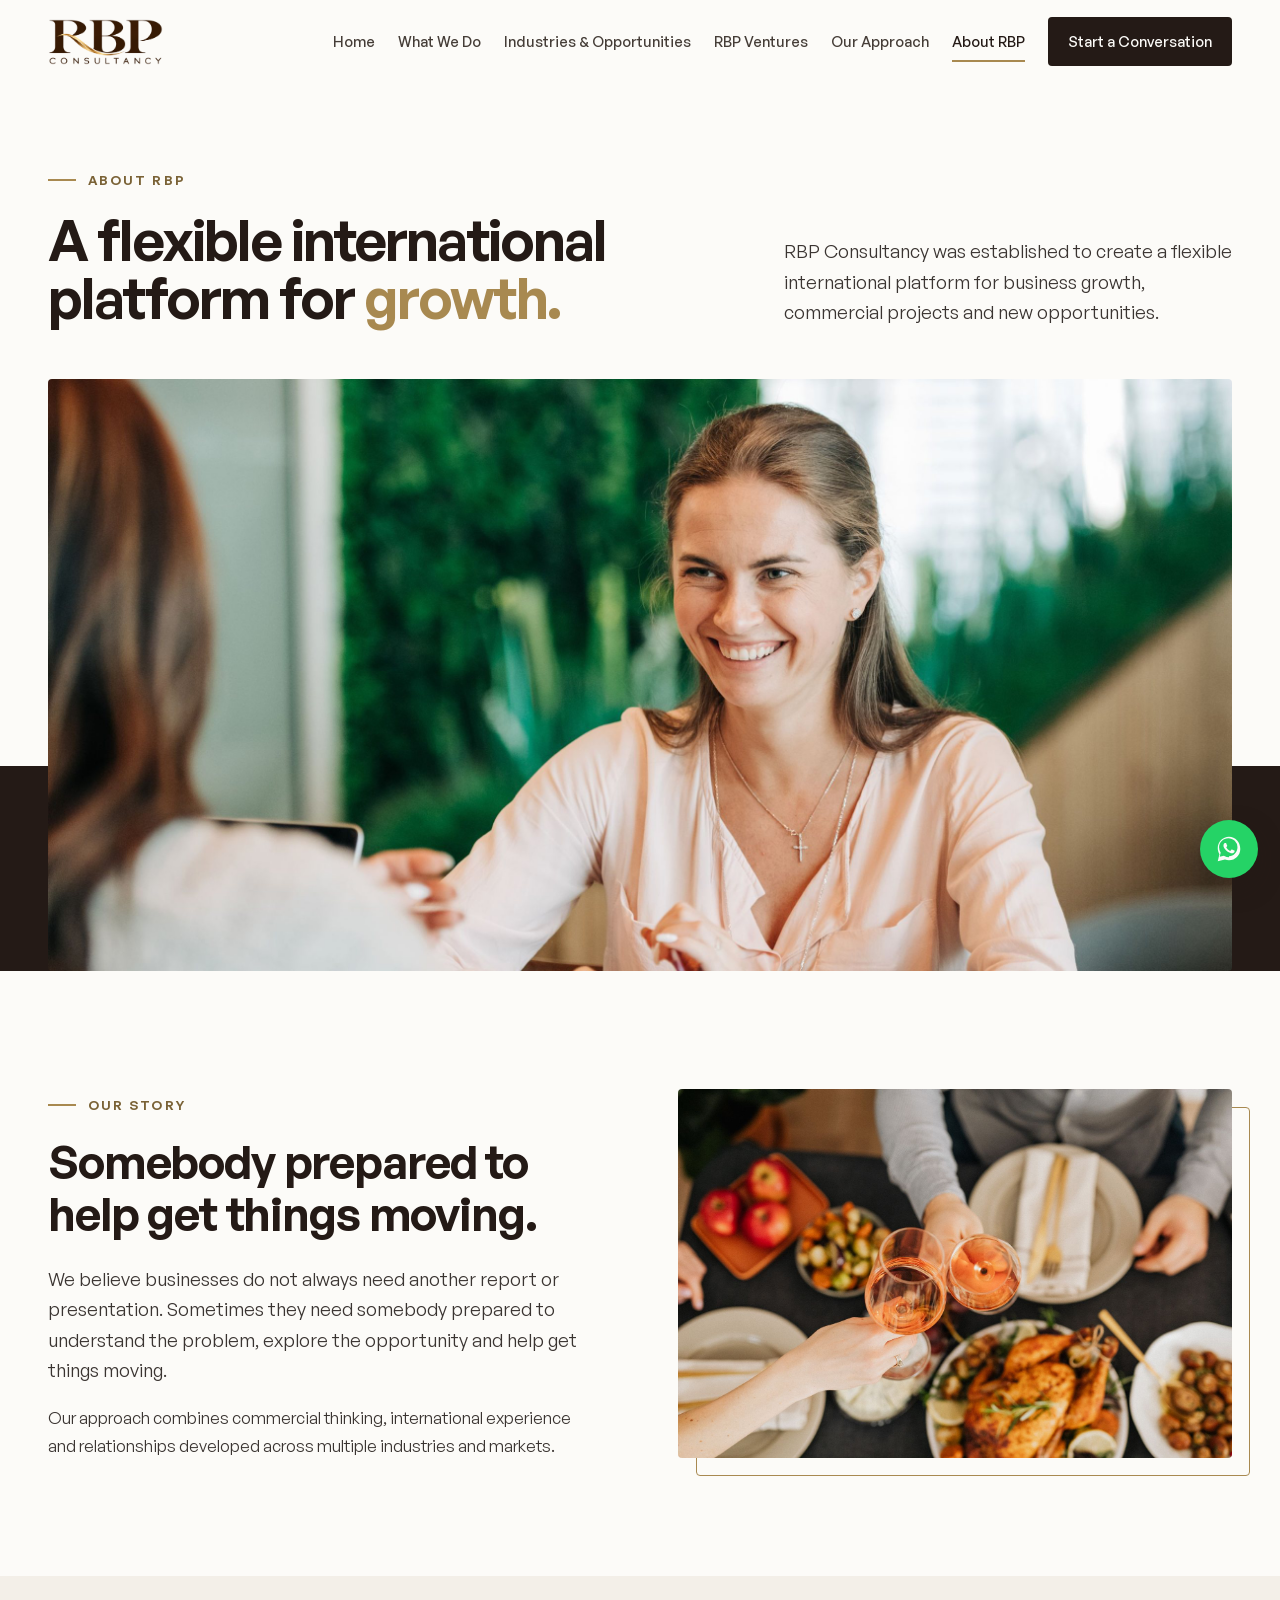
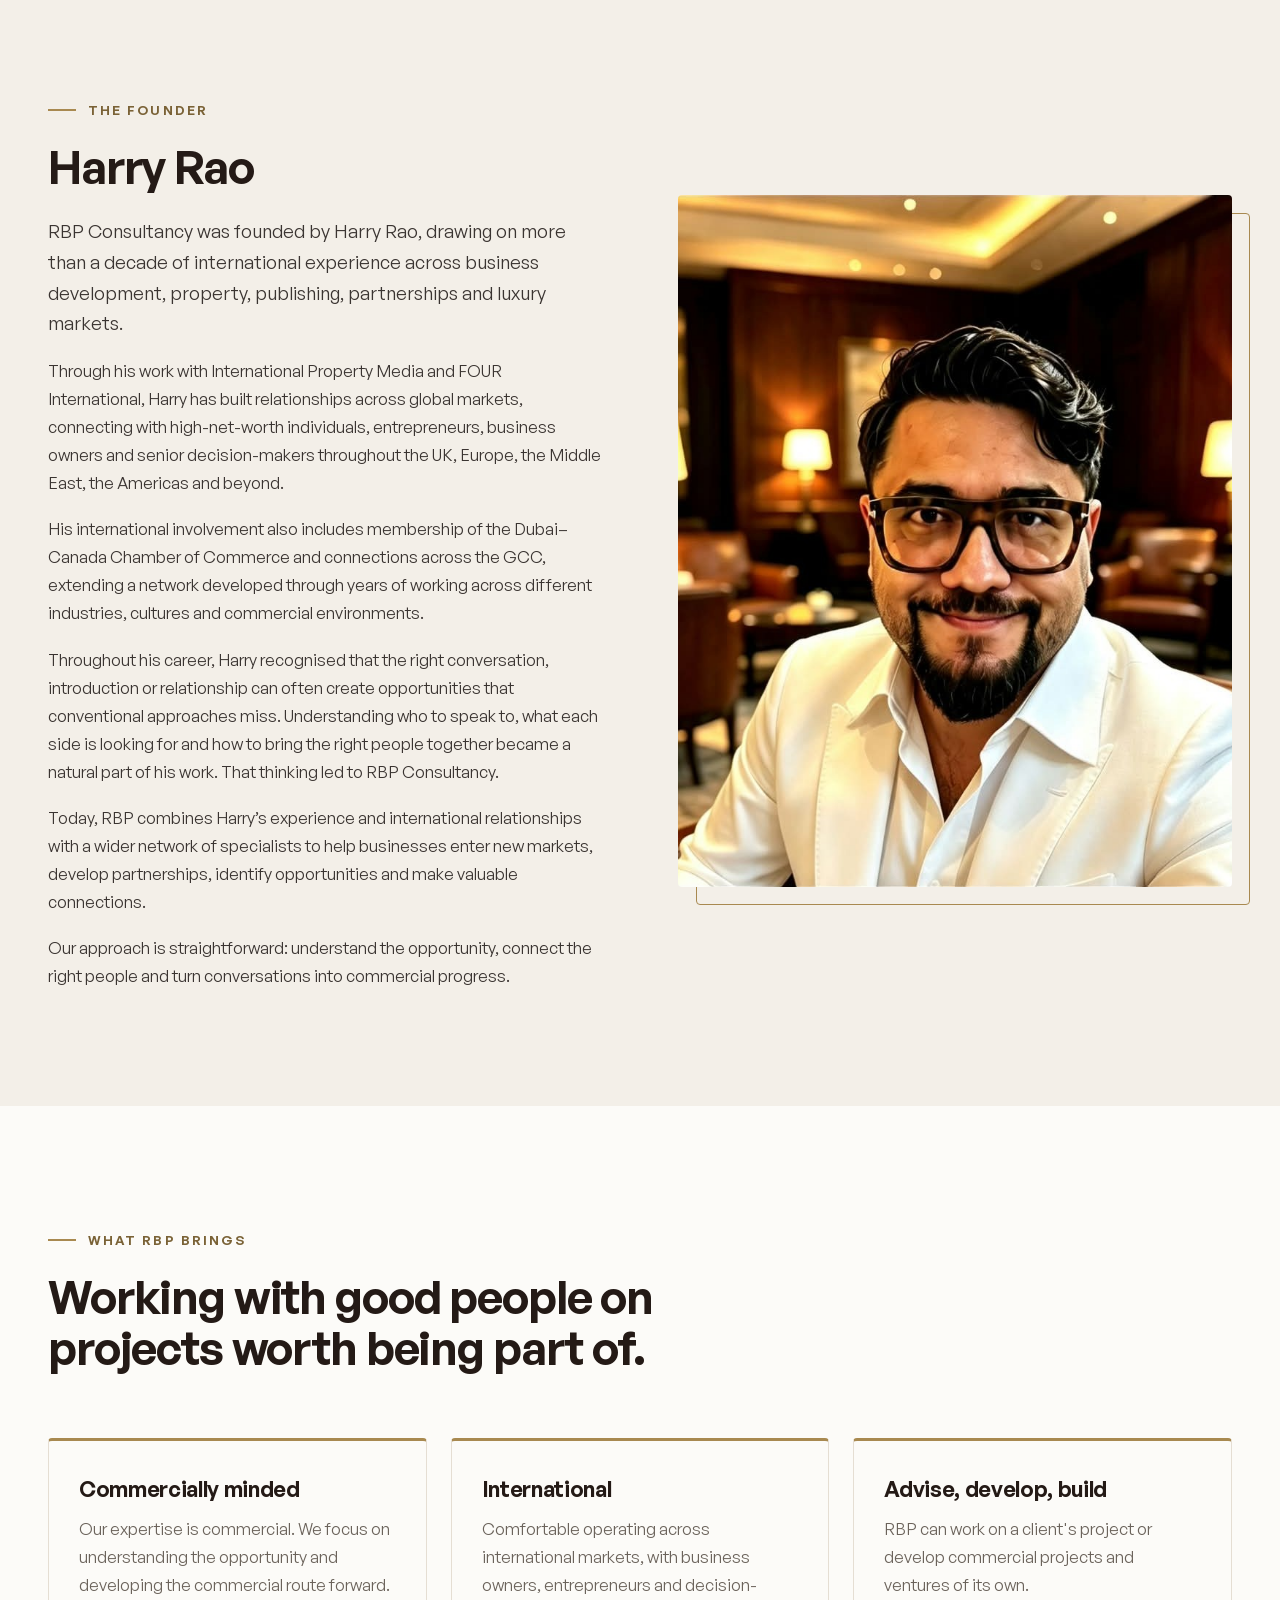
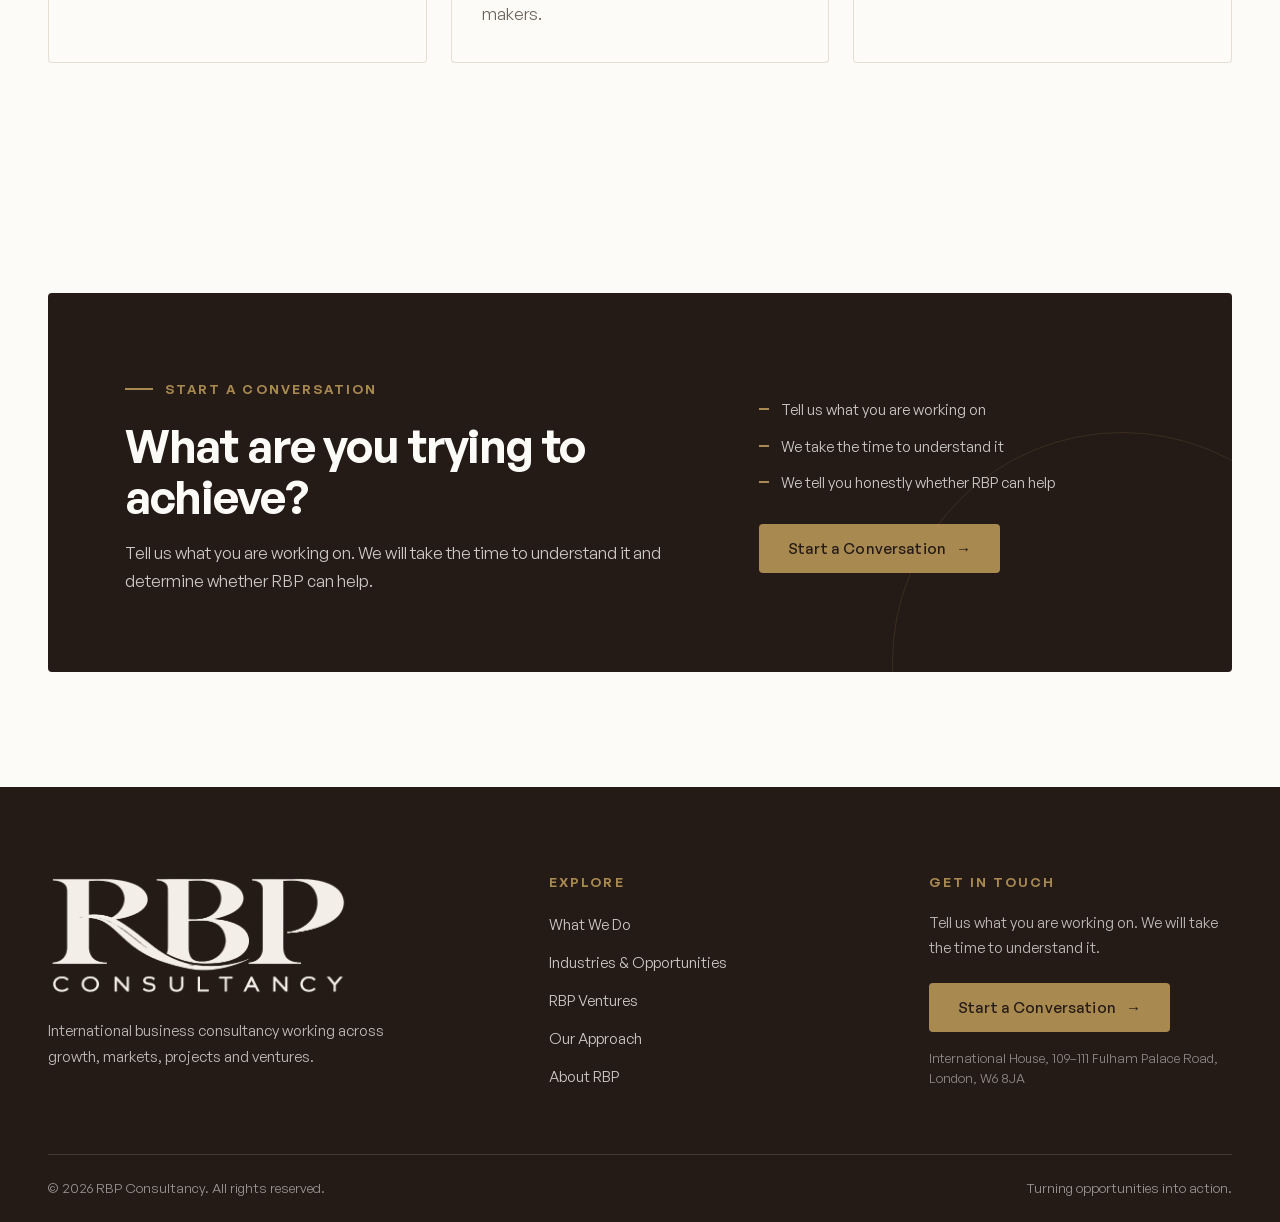
==== commit f7a11b05: "Add founder section, new logo, WhatsApp button and contact page updates - About page: new "The Found" ====
--- a/about.html
+++ b/about.html
@@ -8,7 +8,7 @@
   <title>About RBP | International Business Consultancy</title>
   <meta name="description" content="RBP Consultancy was established as a flexible international platform for business growth, commercial projects and new opportunities.">
 
-  <link rel="icon" type="image/png" href="images/favicon.png?v=2">
+  <link rel="icon" type="image/png" href="images/favicon.png?v=3">
   <link rel="preload" href="fonts/GeneralSans-600.woff2" as="font" type="font/woff2" crossorigin>
   <link rel="stylesheet" href="css/style.css">
 
@@ -22,7 +22,7 @@
   <header class="site-header" id="siteHeader">
     <div class="container header__inner">
       <a class="brand" href="index.html" aria-label="RBP Consultancy - home">
-        <img src="images/logo-color-header.png?v=2" alt="RBP Consultancy logo" width="1118" height="374">
+        <img src="images/logo-color-header.png?v=3" alt="RBP Consultancy logo" width="1216" height="486">
       </a>
       <button class="nav-toggle" type="button" aria-expanded="false" aria-controls="primaryNav">
         <span class="sr-only">Open menu</span><span class="nav-toggle__bars" aria-hidden="true"></span>
@@ -73,8 +73,29 @@
       </div>
     </section>
 
+    <!-- Founder -->
+    <section class="section section--soft">
+      <div class="container split split--reverse">
+        <div class="media media--tall media--frame reveal">
+          <img src="images/founder.jpg" alt="Harry Rao, Founder of RBP Consultancy" width="946" height="947" loading="lazy" decoding="async">
+        </div>
+        <div class="reveal" data-delay="1">
+          <span class="eyebrow">The Founder</span>
+          <h2>Harry Rao</h2>
+          <div class="prose" style="margin-top:24px">
+            <p class="lead">RBP Consultancy was founded by Harry Rao, drawing on more than a decade of international experience across business development, property, publishing, partnerships and luxury markets.</p>
+            <p>Through his work with International Property Media and FOUR International, Harry has built relationships across global markets, connecting with high-net-worth individuals, entrepreneurs, business owners and senior decision-makers throughout the UK, Europe, the Middle East, the Americas and beyond.</p>
+            <p>His international involvement also includes membership of the Dubai&ndash;Canada Chamber of Commerce and connections across the GCC, extending a network developed through years of working across different industries, cultures and commercial environments.</p>
+            <p>Throughout his career, Harry recognised that the right conversation, introduction or relationship can often create opportunities that conventional approaches miss. Understanding who to speak to, what each side is looking for and how to bring the right people together became a natural part of his work. That thinking led to RBP Consultancy.</p>
+            <p>Today, RBP combines Harry&rsquo;s experience and international relationships with a wider network of specialists to help businesses enter new markets, develop partnerships, identify opportunities and make valuable connections.</p>
+            <p>Our approach is straightforward: understand the opportunity, connect the right people and turn conversations into commercial progress.</p>
+          </div>
+        </div>
+      </div>
+    </section>
+
     <!-- What RBP brings -->
-    <section class="section section--soft">
+    <section class="section">
       <div class="container">
         <div class="section__head reveal">
           <span class="eyebrow">What RBP brings</span>
@@ -117,7 +138,7 @@
       <div class="footer__grid">
         <div>
           <a class="footer__logo" href="index.html" aria-label="RBP Consultancy - home">
-            <img src="images/logo-light.png?v=2" alt="RBP Consultancy - Business Growth, Strategic Partnerships, Ventures" width="1353" height="546" loading="lazy">
+            <img src="images/logo-light.png?v=3" alt="RBP Consultancy - Business Growth, Strategic Partnerships, Ventures" width="1224" height="494" loading="lazy">
           </a>
           <p class="footer__about">International business consultancy working across growth, markets, projects and ventures.</p>
         </div>
@@ -135,6 +156,7 @@
           <h2 class="footer__title">Get in touch</h2>
           <p class="footer__about" style="margin-top:0">Tell us what you are working on. We will take the time to understand it.</p>
           <a class="btn btn--gold" href="contact.html" style="margin-top:22px">Start a Conversation <span class="btn__arrow" aria-hidden="true">&rarr;</span></a>
+          <address class="footer__address">International House, 109&ndash;111 Fulham Palace Road,<br>London, W6 8JA</address>
         </div>
       </div>
       <div class="footer__bar">
@@ -144,6 +166,13 @@
     </div>
   </footer>
 
+  <!-- Sticky WhatsApp contact button (present on every page) -->
+  <a class="whatsapp-fab" href="https://wa.me/447910039438?text=Hi%2C%20I%27d%20like%20to%20know%20more%20about%20RBP%20Consultancy."
+     target="_blank" rel="noopener" aria-label="Chat with us on WhatsApp">
+    <svg viewBox="0 0 32 32" aria-hidden="true"><path d="M16.02 3C9.4 3 4 8.4 4 15.02c0 2.36.65 4.56 1.78 6.45L4 29l7.72-1.74a11.9 11.9 0 0 0 4.3.8h.01c6.62 0 12.01-5.4 12.01-12.02C28.04 8.4 22.65 3 16.02 3zm0 21.8h-.01a9.8 9.8 0 0 1-4.98-1.36l-.36-.21-4.58 1.03 1.06-4.46-.24-.37a9.75 9.75 0 0 1-1.5-5.2c0-5.4 4.4-9.79 9.82-9.79 2.62 0 5.08 1.02 6.94 2.87a9.71 9.71 0 0 1 2.87 6.93c0 5.4-4.4 9.79-9.02 9.56zm5.36-7.33c-.29-.15-1.74-.86-2.01-.96-.27-.1-.47-.15-.66.15-.2.29-.76.96-.93 1.16-.17.2-.34.22-.63.07-.29-.15-1.23-.45-2.35-1.45-.87-.77-1.45-1.72-1.62-2.01-.17-.29-.02-.45.13-.6.13-.13.29-.34.44-.51.15-.17.2-.29.29-.49.1-.2.05-.37-.02-.51-.07-.15-.66-1.6-.91-2.19-.24-.57-.48-.5-.66-.5-.17-.01-.37-.01-.56-.01-.2 0-.51.07-.78.37-.27.29-1.02 1-1.02 2.44s1.05 2.83 1.19 3.02c.15.2 2.06 3.14 4.99 4.41.7.3 1.24.48 1.67.61.7.22 1.34.19 1.84.12.56-.08 1.74-.71 1.99-1.4.24-.68.24-1.27.17-1.4-.07-.12-.26-.2-.55-.34z"/></svg>
+    <span class="sr-only">Chat with us on WhatsApp</span>
+  </a>
+
   <script src="js/main.js"></script>
 </body>
 </html>
--- a/css/style.css
+++ b/css/style.css
@@ -394,6 +394,10 @@
 
 /* ---------- Contact ---------- */
 .contact-grid { display: grid; grid-template-columns: 0.9fr 1.1fr; gap: clamp(40px, 6vw, 96px); align-items: start; }
+/* Grid items default to a min-width of their unwrapped text width, which can force these
+   sections wider than a narrow viewport; min-width: 0 lets paragraphs wrap normally instead. */
+.hero__grid > *, .split > *, .cred > *, .contact-grid > *, .page-hero__top > *,
+.glance__grid > *, .service > *, .cta-band > * { min-width: 0; }
 .form-card { background: #FCFBF8; padding: clamp(28px, 4vw, 48px); border: 1px solid var(--line); border-radius: var(--radius); box-shadow: var(--shadow); }
 .form-row { display: grid; grid-template-columns: 1fr 1fr; gap: 20px; }
 .field { margin-bottom: 20px; }
@@ -426,6 +430,18 @@
 .footer__links a { font-size: 15px; color: rgba(252, 251, 248, 0.78); transition: color 0.2s; }
 .footer__links a:hover { color: var(--gold); }
 .footer__bar { border-top: 1px solid var(--line-dark); padding-block: 22px; font-size: 13.5px; display: flex; flex-wrap: wrap; justify-content: space-between; gap: 8px 24px; color: rgba(252, 251, 248, 0.55); }
+.footer__address { margin-top: 16px; font-style: normal; font-size: 13px; line-height: 1.6; color: rgba(252, 251, 248, 0.5); }
+
+/* ---------- Sticky WhatsApp button (present on every page) ---------- */
+.whatsapp-fab {
+  position: fixed; right: 22px; bottom: 22px; z-index: 190;
+  display: grid; place-items: center; width: 58px; height: 58px; border-radius: 50%;
+  background: #25D366; box-shadow: 0 10px 28px -6px rgba(36, 26, 22, 0.55);
+  transition: transform 0.25s var(--ease), box-shadow 0.25s var(--ease), background 0.25s var(--ease);
+}
+.whatsapp-fab svg { width: 30px; height: 30px; fill: #FCFBF8; }
+.whatsapp-fab:hover { background: #20BD5A; transform: translateY(-2px); box-shadow: 0 14px 32px -6px rgba(36, 26, 22, 0.6); }
+.whatsapp-fab:focus-visible { outline: 2px solid var(--gold); outline-offset: 3px; }
 
 /* ---------- Scroll reveal (only when JS is available) ---------- */
 .js .reveal { opacity: 0; transform: translateY(18px); transition: opacity 0.8s var(--ease), transform 0.8s var(--ease); }
@@ -465,6 +481,8 @@
   :root { --header-h: 72px; }
   body { font-size: 16px; }
   .brand img { height: 40px; }
+  .whatsapp-fab { right: 16px; bottom: 16px; width: 52px; height: 52px; }
+  .whatsapp-fab svg { width: 27px; height: 27px; }
   .hero h1 { font-size: 7.4vw; }
   .hero__tagline { font-size: 10.5px; letter-spacing: 0.08em; padding: 8px 14px; gap: 8px; border-radius: 16px; }
   .hero__lines span:nth-child(n+2):nth-child(-n+3) { display: none; }
